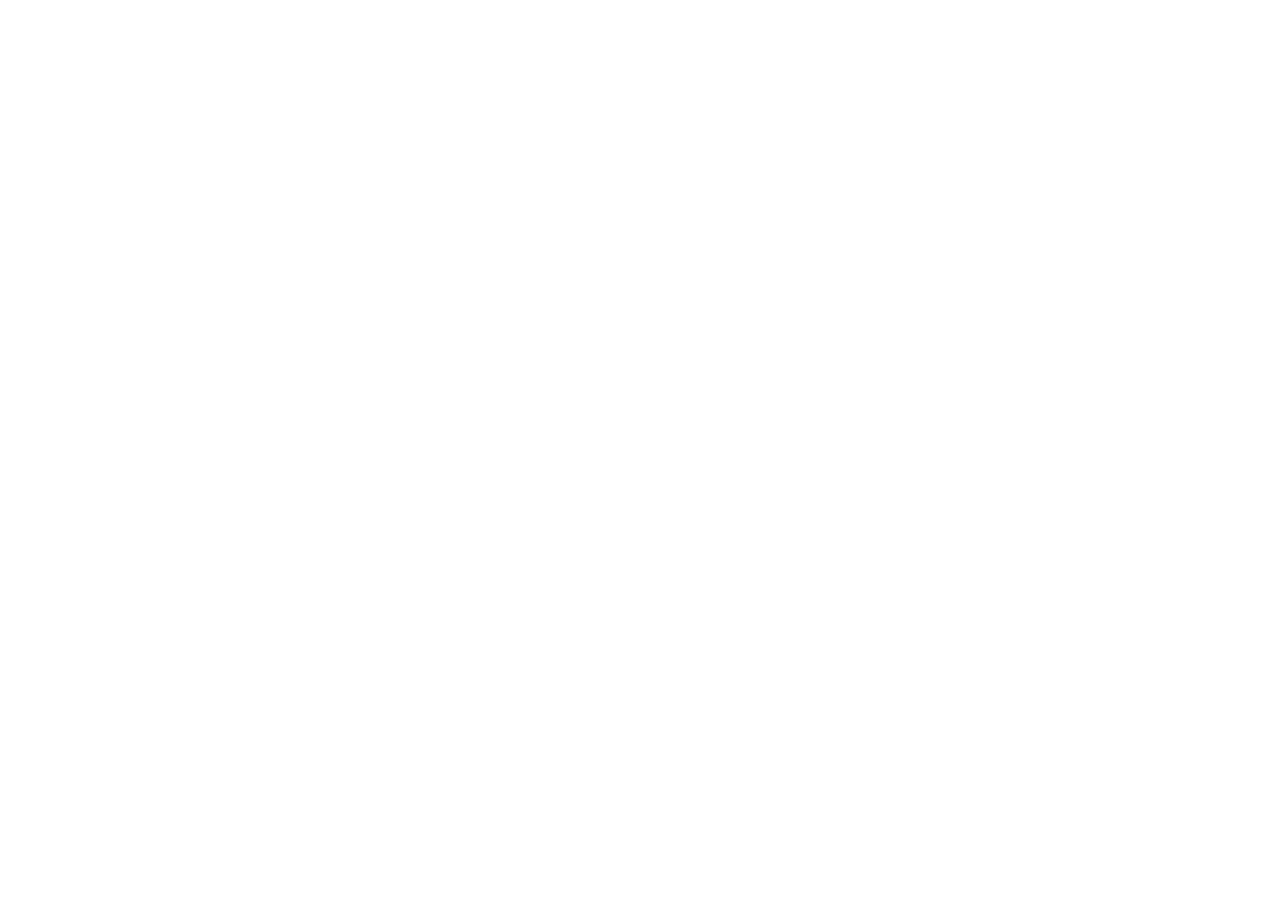
==== index.html @ 3767685b "dd" ====
<!DOCTYPE html>
<html>
  <head>
    <link rel="stylesheet" href="style.css"/>
    
    <script type="text/javascript" src="http://s3.amazonaws.com/codecademy-content/courses/hour-of-code/js/alphabet.js"></script>
  </head>
  <body>
    <canvas id="myCanvas"></canvas>
    <script type="text/javascript" src="jquery-1.10.2.min.js"></script>
    <script type="text/javascript" src="http://s3.amazonaws.com/codecademy-content/courses/hour-of-code/js/bubbles.js"></script>
    <script type="text/javascript" src="main.js"></script>
  </body>
</html>
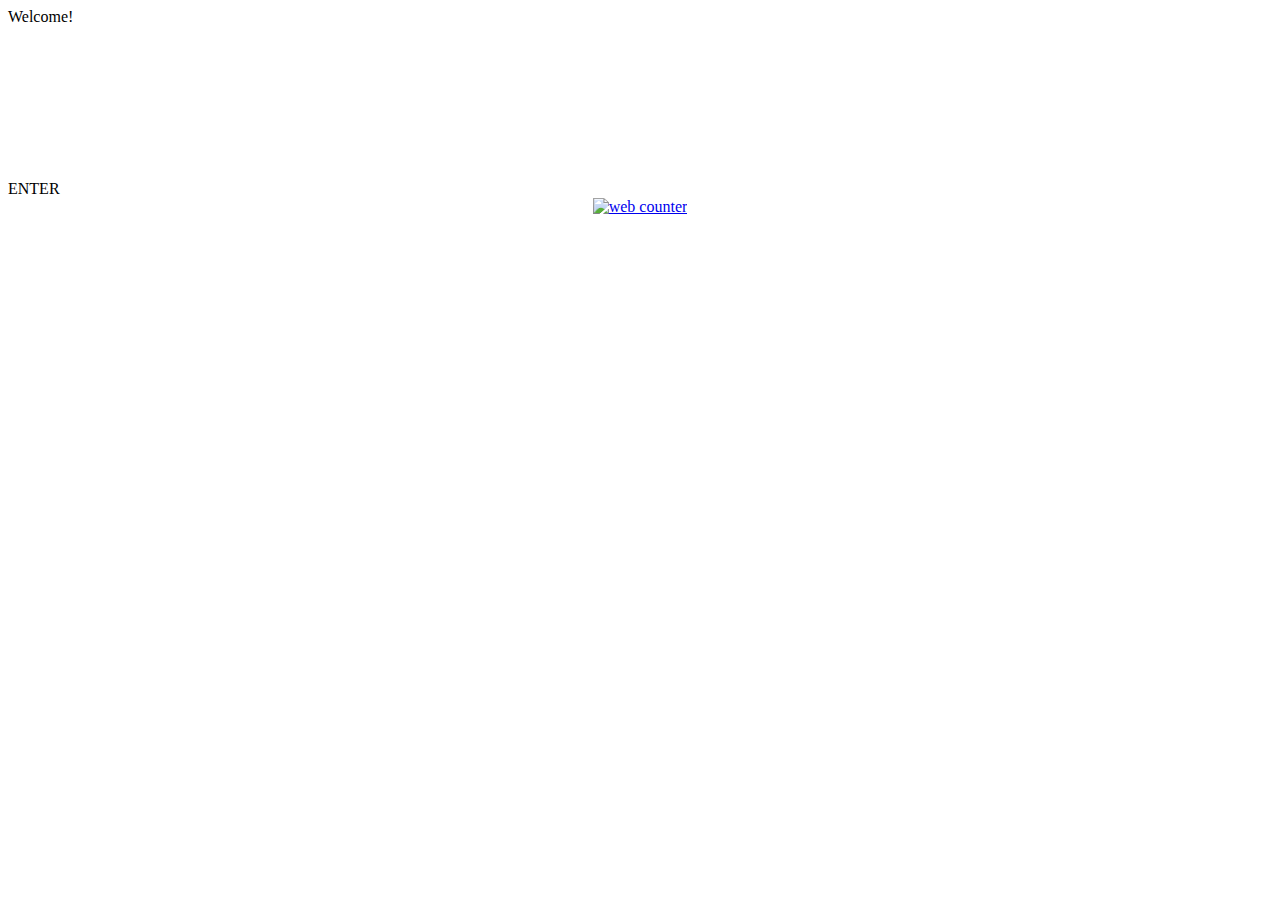
==== commit ed9fdc45: "update my the pub" ====
--- a/index.html
+++ b/index.html
@@ -1,14 +1,23 @@
 <!DOCTYPE html>
 <html>
   <head>
-    <link rel="stylesheet" href="style.css"/>
-    
+  <link href='http://fonts.googleapis.com/css?family=Open+Sans:700,600,400' rel='stylesheet' type='text/css'>
+  	<title>I am Ziqi Li - Welcome!</title>
+    <link rel="stylesheet" href="welcome.css"/>
     <script type="text/javascript" src="http://s3.amazonaws.com/codecademy-content/courses/hour-of-code/js/alphabet.js"></script>
+    <script type="text/javascript" src="jquery-1.11.2.js"></script>
   </head>
   <body>
-    <canvas id="myCanvas"></canvas>
-    <script type="text/javascript" src="jquery-1.10.2.min.js"></script>
-    <script type="text/javascript" src="http://s3.amazonaws.com/codecademy-content/courses/hour-of-code/js/bubbles.js"></script>
-    <script type="text/javascript" src="main.js"></script>
+	<div class="fb-like" data-href="http://home.gwu.edu/~liziqi1992/" data-layout="button_count" data-action="like" data-show-faces="true" data-share="false"></div>
+  	<div id='topWelcome'>Welcome!</div>
+	<canvas id="myCanvas"></canvas>
+	<script type="text/javascript" src="bubbles.js"></script>
+	<script type="text/javascript" src="main.js"></script>
+	<div class='enter' onclick="enterToHomePage()">ENTER</div>
+
+	<div align="center" left=200px>
+		<a href="http://www.simplehitcounter.com" target="_blank">
+		<img src="http://simplehitcounter.com/hit.php?uid=1868063&f=16777215&b=0" border="0" height="18" width="83" alt="web counter"></a>
+	</div>
   </body>
 </html>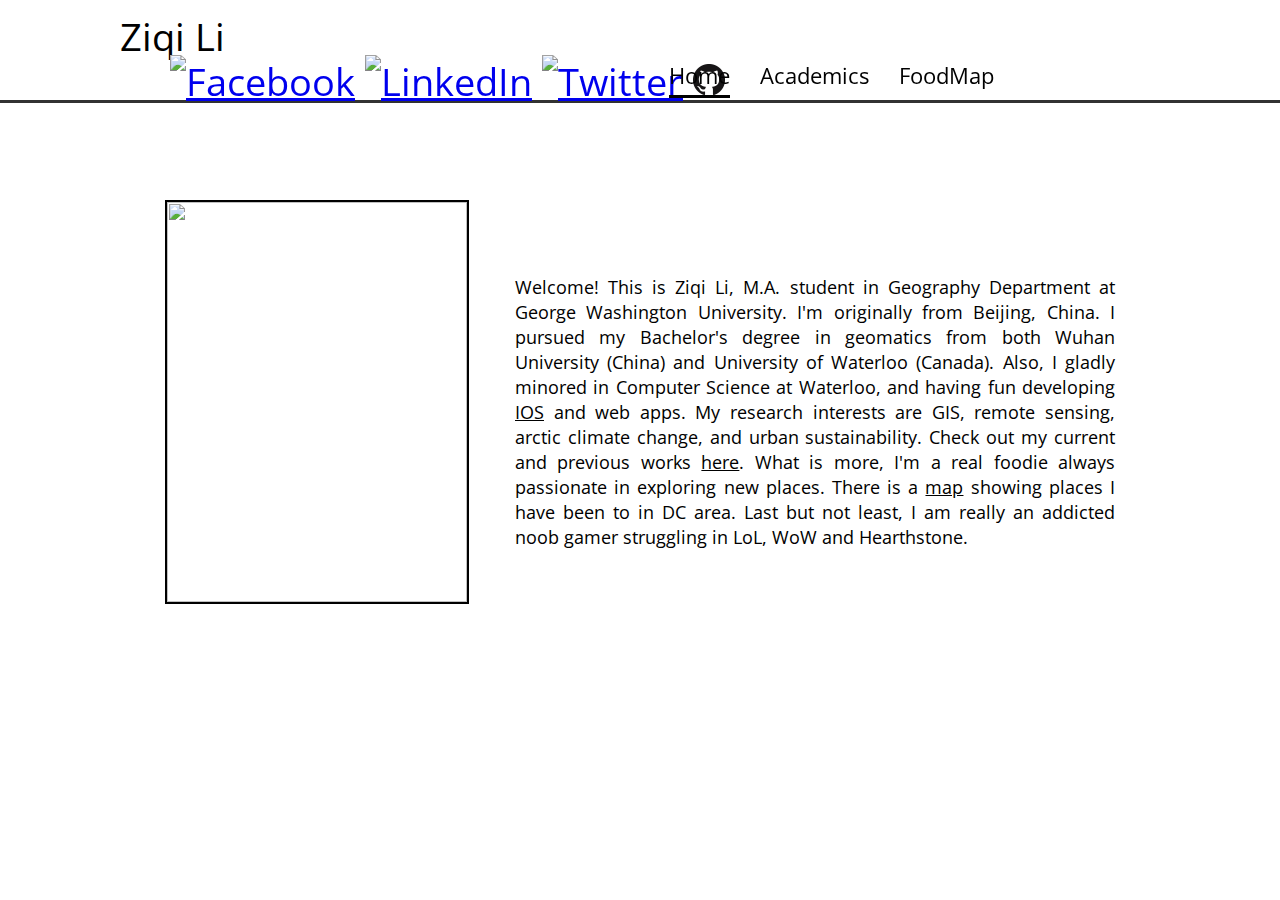
==== commit 85a6b976: "second version" ====
--- a/index.html
+++ b/index.html
@@ -1,23 +1,45 @@
 <!DOCTYPE html>
 <html>
   <head>
-  <link href='http://fonts.googleapis.com/css?family=Open+Sans:700,600,400' rel='stylesheet' type='text/css'>
-  	<title>I am Ziqi Li - Welcome!</title>
-    <link rel="stylesheet" href="welcome.css"/>
-    <script type="text/javascript" src="http://s3.amazonaws.com/codecademy-content/courses/hour-of-code/js/alphabet.js"></script>
-    <script type="text/javascript" src="jquery-1.11.2.js"></script>
-  </head>
+  	<title>Ziqi Li - Home</title>
+    <link rel="stylesheet" href="index.css"/>
+	<link href='http://fonts.googleapis.com/css?family=Open+Sans:700,600,400' rel='stylesheet' type='text/css'>
   <body>
-	<div class="fb-like" data-href="http://home.gwu.edu/~liziqi1992/" data-layout="button_count" data-action="like" data-show-faces="true" data-share="false"></div>
-  	<div id='topWelcome'>Welcome!</div>
-	<canvas id="myCanvas"></canvas>
-	<script type="text/javascript" src="bubbles.js"></script>
-	<script type="text/javascript" src="main.js"></script>
-	<div class='enter' onclick="enterToHomePage()">ENTER</div>
-
-	<div align="center" left=200px>
-		<a href="http://www.simplehitcounter.com" target="_blank">
-		<img src="http://simplehitcounter.com/hit.php?uid=1868063&f=16777215&b=0" border="0" height="18" width="83" alt="web counter"></a>
-	</div>
+  
+  	<div id='top'><a href="index.html" id='name-logo'>Ziqi Li</a>
+  		<div id='social-icons-container'>
+  			<a href="https://www.facebook.com/ziqi.li.9"><img class="social-icon" src="social-icons/facebook.png" alt="Facebook" /></a>
+  			<a href="https://www.linkedin.com/pub/ziqi-li/80/24b/6b4"><img class="social-icon" src="social-icons/linkedin.png" alt="LinkedIn" /></a>
+			<a href="https://twitter.com/Way_of_Ziqi"><img class="social-icon" src="social-icons/twitter.png" alt="Twitter" /></a>
+			<a href="https://github.com/c040120"><img class="social-icon" src="social-icons/github.png" alt="Github"></a>
+  		</div>
+  		<div id='menuHolder'>
+  			<div onclick="location.href = 'home.html';" class='menuItem'>Home
+  				<div id='botline'></div>
+  			</div>
+  			<div onclick="location.href = 'academics.html';" class='menuItem'>Academics</div>
+  			<div onclick="location.href = 'foodie.html';" class='menuItem'>FoodMap</div>
+  		</div>
+  	</div>
+  	<div id='main'>
+  		<div id='content'>
+  			<img src='myself.jpg' id='selfie'></img>
+  			<div id='text'>Welcome! This is Ziqi Li, M.A. student in Geography Department at George Washington University.
+  						   I'm originally from Beijing, China. I pursued my Bachelor's degree in geomatics from both Wuhan University (China) and University of Waterloo (Canada). 
+  						   Also, I gladly minored in Computer Science at Waterloo, and having fun developing <a id='here' href="fun.html">IOS</a> and web apps.
+  						   My research interests are GIS, remote sensing, arctic climate change, and urban sustainability. 
+  						   Check out my current and previous works <a id='here' href="academics.html">here</a>.
+  						   What is more, I'm a real foodie always passionate in exploring new places. 
+  						   There is a <a id='here' href="foodie.html">map</a> showing places I have been to in DC area.
+  						   Last but not least, I am really an addicted noob gamer struggling in LoL, WoW and Hearthstone. </div>
+  		</div>
+  	</div>
+  	
+  	<div id='copyright'>
+  		ziqili2015&copy;
+  	
+  	</div>
+  	
+  	<div id='bot'></div>
   </body>
 </html>--- a/index.css
+++ b/index.css
@@ -0,0 +1,132 @@
+html, body{
+    height: 100%;
+    margin: 0px;
+    padding: 0px;
+    width: 100%;
+}
+#top{
+	position: fixed;
+	font-family: 'Open Sans', sans-serif;
+	text-align: left;
+	height: 100px;
+	width: 100%;
+    font-size:38px;
+	color:black;
+	background-color:#FFFFFF;
+	border-bottom: solid #323232;
+	z-index:1;
+}
+#name-logo{
+	text-decoration: none; 
+	color:black;
+	margin-left:120px;
+	margin-top:10px;
+	position: fixed;
+	color:black;
+}
+#social-icons-container{
+	position: fixed;
+	margin-left:170px;
+	top:55px;
+	width:20;
+	height:20;
+	
+}
+.social-icon{
+	width:32px;
+	height:32px;
+}
+#menuHolder{
+	top:40px;
+	right: 20%;
+	height: 60px;
+	width: auto;
+	position: absolute;
+	color:black;
+}
+.menuItem{
+	margin-top: 25px;
+	height: auto;
+	width: auto;
+	position: relative;
+	color:black;
+	font-size:22px;
+	float: left;
+	margin-right: 30px;
+	line-height:20px;
+}
+.menuItem:hover{
+	color:red;
+	cursor:pointer;
+}
+#botline{
+	margin-top: 10px;
+	height: 3px;
+	width: auto;
+	background-color:black;
+}
+#main{
+	z-index:0;
+	margin-bottom:0px;
+	font-family: 'Open Sans', sans-serif;
+	height:100%;
+	width: 100%;
+	position: absolute;
+	color:black;
+	font-size:50px;
+	background-color:#FFFFFF;
+	text-align: center;
+}
+#content{
+	position: relative;
+	top: 200px;
+	height:400px;
+	width: 1150px;
+	font-size:50px;
+	text-align: center;
+	margin:0 auto;
+}
+
+#selfie{
+	border-style: solid;
+	border-width: 2px;
+	border-color:black;
+	height:400px;
+	width: 300px;
+	left:100px;
+	position: relative;
+	float:left;
+}
+#copyright{
+	position: relative;
+	align: center;
+}
+
+#text{
+	font-family: 'Open Sans', sans-serif;
+	height:400px;
+	width: 600px;
+	right:100px;
+	top: 75px;
+	line-height:25px;
+	position: relative;
+	float:right;
+	font-size:18px;
+	color:black;
+	word-wrap: break-word;
+	text-align: justify;
+}
+#here{
+	text-decoration: underline; 
+	color:black;
+}
+#here:hover{
+	color:black;
+}
+
+
+
+
+
+
+
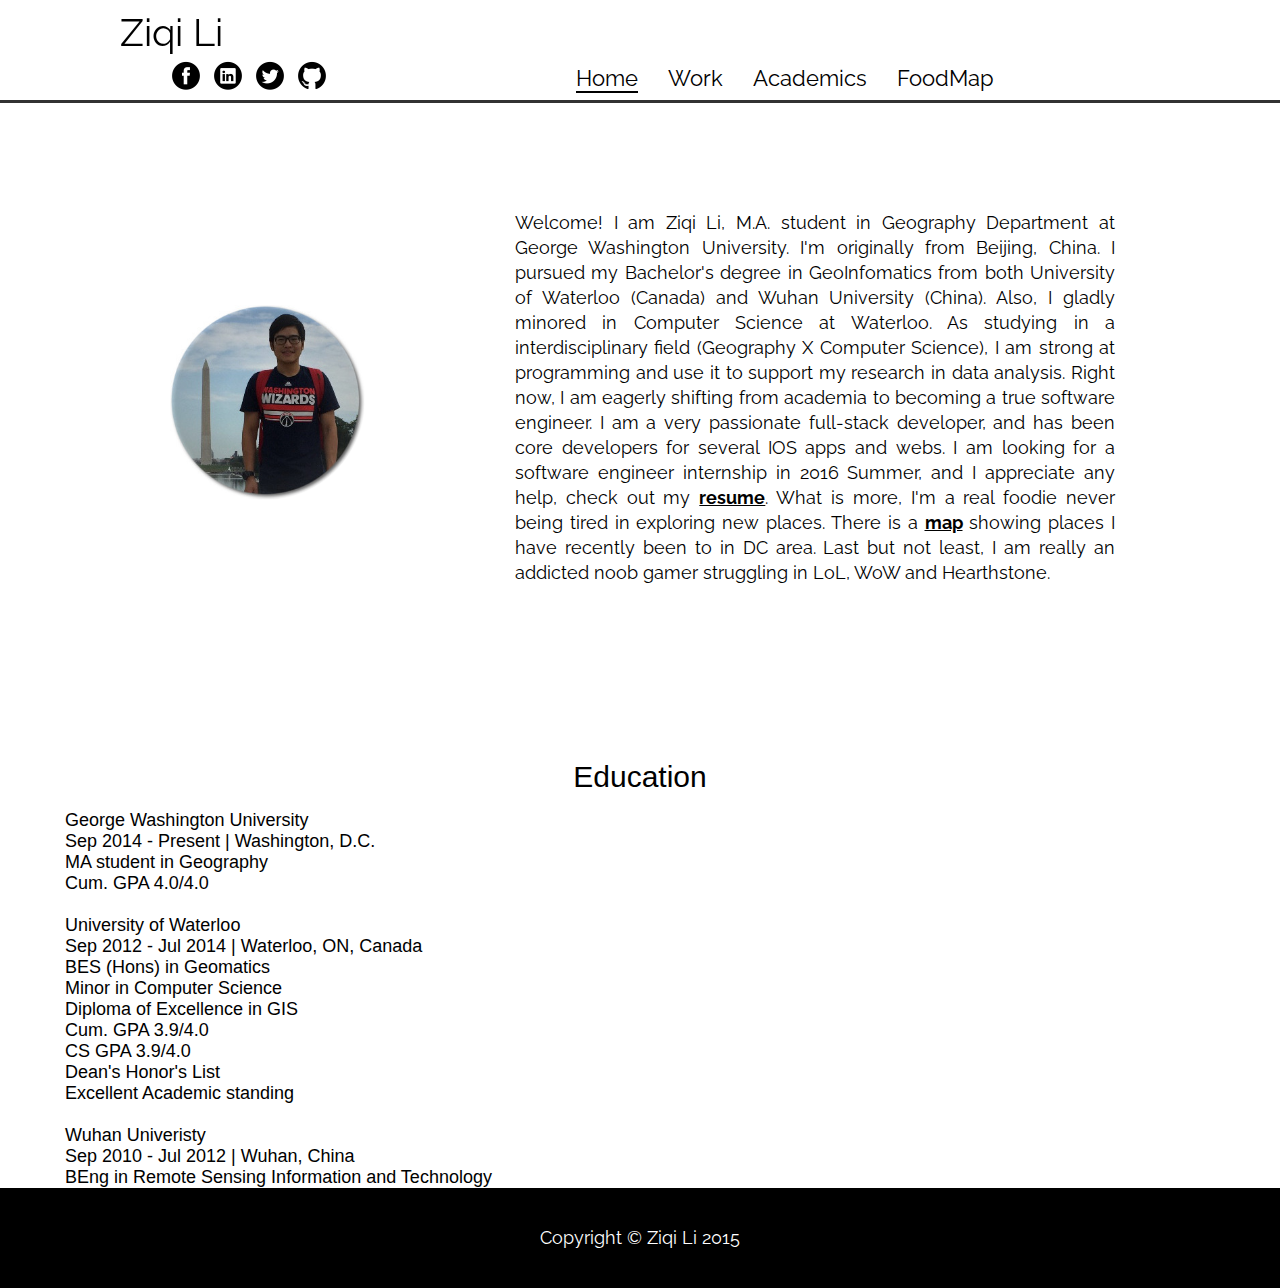
==== commit bed6eade: "change to one page" ====
--- a/index.html
+++ b/index.html
@@ -3,43 +3,75 @@
   <head>
   	<title>Ziqi Li - Home</title>
     <link rel="stylesheet" href="index.css"/>
-	<link href='http://fonts.googleapis.com/css?family=Open+Sans:700,600,400' rel='stylesheet' type='text/css'>
+	<link href='https://fonts.googleapis.com/css?family=Raleway:400,100' rel='stylesheet' type='text/css'>
+	<link href='https://fonts.googleapis.com/css?family=Lato:400,700' rel='stylesheet' type='text/css'>
   <body>
-  
   	<div id='top'><a href="index.html" id='name-logo'>Ziqi Li</a>
   		<div id='social-icons-container'>
-  			<a href="https://www.facebook.com/ziqi.li.9"><img class="social-icon" src="social-icons/facebook.png" alt="Facebook" /></a>
-  			<a href="https://www.linkedin.com/pub/ziqi-li/80/24b/6b4"><img class="social-icon" src="social-icons/linkedin.png" alt="LinkedIn" /></a>
-			<a href="https://twitter.com/Way_of_Ziqi"><img class="social-icon" src="social-icons/twitter.png" alt="Twitter" /></a>
+  			<a href="https://www.facebook.com/ziqi.li.9"><img class="social-icon" src="social-icons/facebook_bl.png" alt="Facebook" /></a>
+  			<a href="https://www.linkedin.com/pub/ziqi-li/80/24b/6b4"><img class="social-icon" src="social-icons/linkedin_bl.png" alt="LinkedIn" /></a>
+			<a href="https://twitter.com/Way_of_Ziqi"><img class="social-icon" src="social-icons/twitter_bl.png" alt="Twitter" /></a>
 			<a href="https://github.com/c040120"><img class="social-icon" src="social-icons/github.png" alt="Github"></a>
   		</div>
   		<div id='menuHolder'>
   			<div onclick="location.href = 'home.html';" class='menuItem'>Home
   				<div id='botline'></div>
   			</div>
+  			<div onclick="location.href = 'academics.html';" class='menuItem'>Work</div>
   			<div onclick="location.href = 'academics.html';" class='menuItem'>Academics</div>
   			<div onclick="location.href = 'foodie.html';" class='menuItem'>FoodMap</div>
   		</div>
   	</div>
   	<div id='main'>
   		<div id='content'>
-  			<img src='myself.jpg' id='selfie'></img>
-  			<div id='text'>Welcome! This is Ziqi Li, M.A. student in Geography Department at George Washington University.
-  						   I'm originally from Beijing, China. I pursued my Bachelor's degree in geomatics from both Wuhan University (China) and University of Waterloo (Canada). 
-  						   Also, I gladly minored in Computer Science at Waterloo, and having fun developing <a id='here' href="fun.html">IOS</a> and web apps.
-  						   My research interests are GIS, remote sensing, arctic climate change, and urban sustainability. 
-  						   Check out my current and previous works <a id='here' href="academics.html">here</a>.
-  						   What is more, I'm a real foodie always passionate in exploring new places. 
-  						   There is a <a id='here' href="foodie.html">map</a> showing places I have been to in DC area.
+  			<img src='selfie_circle.jpg' id='selfie'></img>
+  			<div id='text'>Welcome! I am Ziqi Li, M.A. student in Geography Department at George Washington University.
+  						   I'm originally from Beijing, China. I pursued my Bachelor's degree in GeoInfomatics from both University of Waterloo (Canada) and Wuhan University (China). 
+  						   Also, I gladly minored in Computer Science at Waterloo. As studying in a interdisciplinary field (Geography X Computer Science), 
+  						   I am strong at programming and use it to support my research in data analysis. 
+  						   Right now, I am eagerly shifting from academia to becoming a true software engineer.
+  						   I am a very passionate full-stack developer, and has been core developers for several IOS apps and webs.
+  						   I am looking for a software engineer internship in 2016 Summer, and I appreciate any help, check out my <a id='here' href="ziqi_resume.pdf">resume</a>.
+  						   What is more, I'm a real foodie never being tired in exploring new places. 
+  						   There is a <a id='here' href="foodie.html">map</a> showing places I have recently been to in DC area.
   						   Last but not least, I am really an addicted noob gamer struggling in LoL, WoW and Hearthstone. </div>
   		</div>
+  		<div id='content'>
+  			<div id='container'>
+  			<!-- EDUCATION -->
+  			<a name='Education'></a>
+  			<div class='category-container'>
+  				<div class='category'>Education</div>
+  			</div>
+  			<div class='award'>
+  				<!-- GWU -->
+  				<div class='edu-school'>George Washington University</div>
+  				<div class='edu-degree'>Sep 2014 - Present | Washington, D.C.</div>
+				<div class='edu-degree'>MA student in Geography</br></div>
+				<div class='edu-details'>Cum. GPA 4.0/4.0</br></div>
+				<div class='edu-details'></br></div>
+				<!-- UWaterloo -->
+				<div class='edu-school'>University of Waterloo</div>
+  				<div class='edu-degree'>Sep 2012 - Jul 2014 | Waterloo, ON, Canada</div>
+				<div class='edu-degree'>BES (Hons) in Geomatics</br></div>
+				<div class='edu-degree'>Minor in Computer Science</br></div>
+				<div class='edu-degree'>Diploma of Excellence in GIS</br></div>
+				<div class='edu-details'>Cum. GPA 3.9/4.0</br></div>
+				<div class='edu-details'>CS GPA 3.9/4.0</br></div>
+				<div class='edu-details'>Dean's Honor's List</br></div>
+				<div class='edu-details'>Excellent Academic standing</br></div>
+				<div class='edu-details'></br></div>
+				<!-- WHU -->
+				<div class='edu-school'>Wuhan Univeristy</div>
+  				<div class='edu-degree'>Sep 2010 - Jul 2012 | Wuhan, China</div>
+				<div class='edu-degree'>BEng in Remote Sensing Information and Technology</div>
+				<div class='edu-details'></br></div>
+			</div>
+			</div>
+  		</div>
+  	<div id='copyright'>Copyright &copy; Ziqi Li 2015</div>
   	</div>
   	
-  	<div id='copyright'>
-  		ziqili2015&copy;
   	
-  	</div>
-  	
-  	<div id='bot'></div>
   </body>
 </html>--- a/index.css
+++ b/index.css
@@ -6,7 +6,7 @@
 }
 #top{
 	position: fixed;
-	font-family: 'Open Sans', sans-serif;
+	font-family: 'Raleway', sans-serif;
 	text-align: left;
 	height: 100px;
 	width: 100%;
@@ -23,6 +23,7 @@
 	margin-top:10px;
 	position: fixed;
 	color:black;
+	font-family: 'Raleway', sans-serif;
 }
 #social-icons-container{
 	position: fixed;
@@ -36,6 +37,7 @@
 	width:32px;
 	height:32px;
 }
+
 #menuHolder{
 	top:40px;
 	right: 20%;
@@ -46,22 +48,23 @@
 }
 .menuItem{
 	margin-top: 25px;
-	height: auto;
+	height: 30px;
 	width: auto;
 	position: relative;
 	color:black;
 	font-size:22px;
 	float: left;
 	margin-right: 30px;
-	line-height:20px;
 }
 .menuItem:hover{
-	color:red;
-	cursor:pointer;
+	background-color:black;
+	color:white;
+	-o-transition: background .3s linear;
+	-moz-transition: background .3s linear;
+    -webkit-transition: background .3s linear;
 }
 #botline{
-	margin-top: 10px;
-	height: 3px;
+	height: 2px;
 	width: auto;
 	background-color:black;
 }
@@ -80,7 +83,7 @@
 #content{
 	position: relative;
 	top: 200px;
-	height:400px;
+	height:500px;
 	width: 1150px;
 	font-size:50px;
 	text-align: center;
@@ -89,25 +92,35 @@
 
 #selfie{
 	border-style: solid;
-	border-width: 2px;
+	border-width: 0px;
 	border-color:black;
-	height:400px;
-	width: 300px;
+	height:200px;
+	width: 200px;
 	left:100px;
+	top:100px;
 	position: relative;
 	float:left;
+	border-radius: 50%;
 }
 #copyright{
 	position: relative;
-	align: center;
+	text-align: center;
+	margin-top:10%;
+	width: 100%;
+	height:100px;
+	font-size:18px;
+	font-family: 'Raleway', sans-serif;
+	background-color:black;
+	line-height: 100px;
+	color: white;
 }
 
 #text{
-	font-family: 'Open Sans', sans-serif;
+	font-family: 'Raleway', sans-serif;
 	height:400px;
 	width: 600px;
 	right:100px;
-	top: 75px;
+	top: 10px;
 	line-height:25px;
 	position: relative;
 	float:right;
@@ -119,14 +132,57 @@
 #here{
 	text-decoration: underline; 
 	color:black;
+	font-weight: bold;
 }
 #here:hover{
+	color = white;
+	background-color:black;
+	color:white;
+	-o-transition: background .3s linear;
+	-moz-transition: background .3s linear;
+    -webkit-transition: background .3s linear;
+}
+.float-item{
+	height:30px;
+	margin-top:2px;
+	line-height:30px;
+	text-decoration:none;
 	color:black;
+}
+.category-container{
+	margin-top:60px;
+	height:30px;
+	width: 100%;
+	position: relative;
+	margin-bottom:20px;
+}
+.category{
+	height:auto;
+	border-bottom:2px solid white;
+	font-size:30px;
+	position: relative;
+	margin: 0 auto;
+	align:left;
+	
+}
+.edu-school{
+	list-style-type: none;
+	text-align: left;
+	font-size:18px;
+}
+.edu-degree{
+	position:relative;
+	list-style-type: none;
+	text-align: left;
+	font-size:18px;
+}
+.edu-details{
+	list-style-type: none;
+	text-align: left;
+	font-size:18px;
 }
 
 
 
 
 
-
-
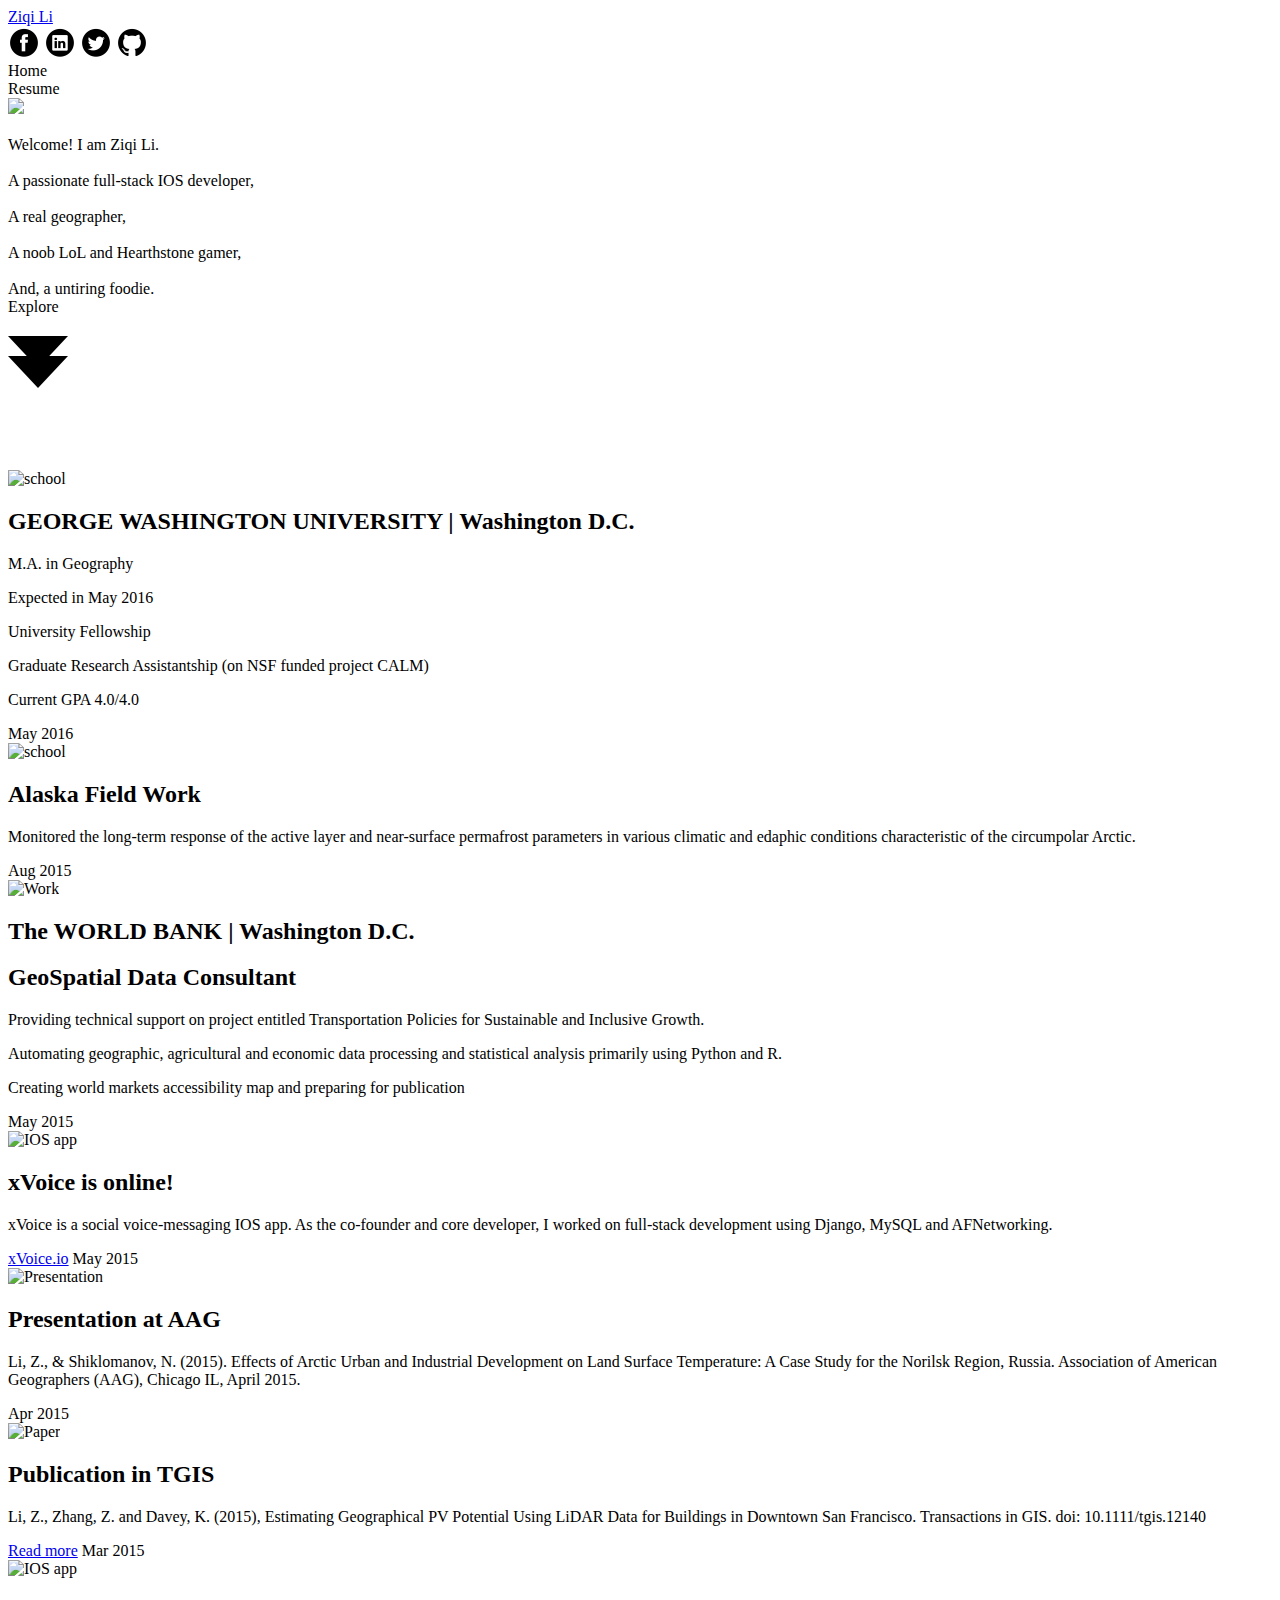
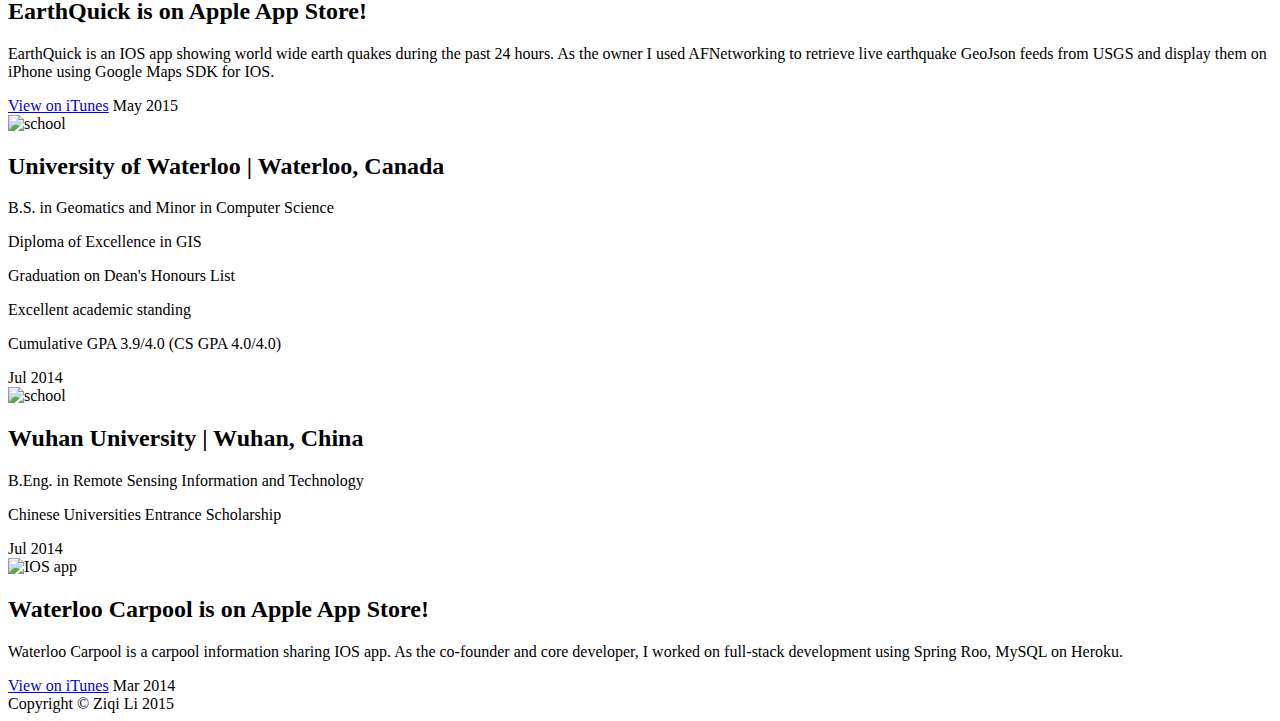
==== commit 3c3c05a2: "version without auto layout" ====
--- a/index.html
+++ b/index.html
@@ -1,12 +1,16 @@
 <!DOCTYPE html>
 <html>
   <head>
-  	<title>Ziqi Li - Home</title>
-    <link rel="stylesheet" href="index.css"/>
+  	<title>Ziqi Li | Home</title>
+	<script src="js/modernizr.js"></script>
+    <link rel="stylesheet" href="css/index.css"/>
+    <link rel="stylesheet" href="css/reset.css"> <!-- CSS reset -->
+	<link rel="stylesheet" href="css/style.css"> <!-- Resource style -->
 	<link href='https://fonts.googleapis.com/css?family=Raleway:400,100' rel='stylesheet' type='text/css'>
 	<link href='https://fonts.googleapis.com/css?family=Lato:400,700' rel='stylesheet' type='text/css'>
-  <body>
-  	<div id='top'><a href="index.html" id='name-logo'>Ziqi Li</a>
+<!-- hijacking: on/off - animation: none/scaleDown/rotate/gallery/catch/opacity/fixed/parallax -->
+<body>
+	<div id='top'><a href="index.html" id='name-logo'>Ziqi Li</a>
   		<div id='social-icons-container'>
   			<a href="https://www.facebook.com/ziqi.li.9"><img class="social-icon" src="social-icons/facebook_bl.png" alt="Facebook" /></a>
   			<a href="https://www.linkedin.com/pub/ziqi-li/80/24b/6b4"><img class="social-icon" src="social-icons/linkedin_bl.png" alt="LinkedIn" /></a>
@@ -14,64 +18,180 @@
 			<a href="https://github.com/c040120"><img class="social-icon" src="social-icons/github.png" alt="Github"></a>
   		</div>
   		<div id='menuHolder'>
-  			<div onclick="location.href = 'home.html';" class='menuItem'>Home
+  			<div onclick="location.href = 'index.html';" class='menuItem'>Home
   				<div id='botline'></div>
   			</div>
-  			<div onclick="location.href = 'academics.html';" class='menuItem'>Work</div>
-  			<div onclick="location.href = 'academics.html';" class='menuItem'>Academics</div>
-  			<div onclick="location.href = 'foodie.html';" class='menuItem'>FoodMap</div>
+  			<div onclick="location.href = 'ziqi_resume.pdf';" class='menuItem'>Resume</div>
+  			<!--<div onclick="location.href = 'academics.html';" class='menuItem'>Academics</div>-->
+  			<!--<div onclick="location.href = 'foodie.html';" class='menuItem'>FoodMap</div>-->
   		</div>
   	</div>
-  	<div id='main'>
-  		<div id='content'>
-  			<img src='selfie_circle.jpg' id='selfie'></img>
-  			<div id='text'>Welcome! I am Ziqi Li, M.A. student in Geography Department at George Washington University.
-  						   I'm originally from Beijing, China. I pursued my Bachelor's degree in GeoInfomatics from both University of Waterloo (Canada) and Wuhan University (China). 
-  						   Also, I gladly minored in Computer Science at Waterloo. As studying in a interdisciplinary field (Geography X Computer Science), 
-  						   I am strong at programming and use it to support my research in data analysis. 
-  						   Right now, I am eagerly shifting from academia to becoming a true software engineer.
-  						   I am a very passionate full-stack developer, and has been core developers for several IOS apps and webs.
-  						   I am looking for a software engineer internship in 2016 Summer, and I appreciate any help, check out my <a id='here' href="ziqi_resume.pdf">resume</a>.
-  						   What is more, I'm a real foodie never being tired in exploring new places. 
-  						   There is a <a id='here' href="foodie.html">map</a> showing places I have recently been to in DC area.
-  						   Last but not least, I am really an addicted noob gamer struggling in LoL, WoW and Hearthstone. </div>
-  		</div>
-  		<div id='content'>
-  			<div id='container'>
-  			<!-- EDUCATION -->
-  			<a name='Education'></a>
-  			<div class='category-container'>
-  				<div class='category'>Education</div>
-  			</div>
-  			<div class='award'>
-  				<!-- GWU -->
-  				<div class='edu-school'>George Washington University</div>
-  				<div class='edu-degree'>Sep 2014 - Present | Washington, D.C.</div>
-				<div class='edu-degree'>MA student in Geography</br></div>
-				<div class='edu-details'>Cum. GPA 4.0/4.0</br></div>
-				<div class='edu-details'></br></div>
-				<!-- UWaterloo -->
-				<div class='edu-school'>University of Waterloo</div>
-  				<div class='edu-degree'>Sep 2012 - Jul 2014 | Waterloo, ON, Canada</div>
-				<div class='edu-degree'>BES (Hons) in Geomatics</br></div>
-				<div class='edu-degree'>Minor in Computer Science</br></div>
-				<div class='edu-degree'>Diploma of Excellence in GIS</br></div>
-				<div class='edu-details'>Cum. GPA 3.9/4.0</br></div>
-				<div class='edu-details'>CS GPA 3.9/4.0</br></div>
-				<div class='edu-details'>Dean's Honor's List</br></div>
-				<div class='edu-details'>Excellent Academic standing</br></div>
-				<div class='edu-details'></br></div>
-				<!-- WHU -->
-				<div class='edu-school'>Wuhan Univeristy</div>
-  				<div class='edu-degree'>Sep 2010 - Jul 2012 | Wuhan, China</div>
-				<div class='edu-degree'>BEng in Remote Sensing Information and Technology</div>
-				<div class='edu-details'></br></div>
-			</div>
-			</div>
-  		</div>
-  	<div id='copyright'>Copyright &copy; Ziqi Li 2015</div>
+	<div id='content'>
+  			<img src='img/selfie_circle.png' id='selfie'></img>
+  			<div id='text'><br>Welcome! I am Ziqi Li.</br>
+  			<br>A passionate full-stack IOS developer, </br>
+  			<br>A real geographer,</br>
+  			<br>A noob LoL and Hearthstone gamer,</br>
+  			<br>And, a untiring foodie.</br></div>
+  			
+  			
   	</div>
-  	
-  	
-  </body>
+  	<div id='explore'>Explore</div>
+  	<a href="#fake"> <svg class="arrows">
+				<path class="a1" d="M0 20 L30 52 L60 20"></path>
+				<path class="a2" d="M0 40 L30 72 L60 40"></path>
+	</svg></a>
+	<div id='fake'></div>
+	<section id="cd-timeline" class="cd-container">
+		<div class="cd-timeline-block">
+			<div class="cd-timeline-img cd-school">
+				<img src="img/school.png" alt="school">
+			</div> <!-- cd-timeline-img -->
+
+			<div class="cd-timeline-content">
+				<h2>GEORGE WASHINGTON UNIVERSITY | Washington D.C.</h2>
+				<p>M.A. in Geography</p>
+				<p>Expected in May 2016 </p>
+				<p>University Fellowship</p>
+				<p>Graduate Research Assistantship (on NSF funded project CALM)</p>
+				<p>Current GPA 4.0/4.0</p>
+				<!--<a href="#0" class="cd-read-more">Read more</a>--!>
+				<span class="cd-date">May 2016</span>
+			</div> <!-- cd-timeline-content -->
+		</div> <!-- cd-timeline-block -->
+		
+		<div class="cd-timeline-block">
+			<div class="cd-timeline-img cd-travel">
+				<img src="img/travel.png" alt="school">
+			</div> <!-- cd-timeline-img -->
+			<div class="cd-timeline-content">
+				<h2>Alaska Field Work</h2>
+				<p>Monitored the long-term response of the active layer and near-surface permafrost parameters in various climatic and edaphic conditions characteristic of the circumpolar Arctic. </p>
+				<span class="cd-date">Aug 2015</span>
+			</div> <!-- cd-timeline-content -->
+		</div> <!-- cd-timeline-block -->
+		
+		<div class="cd-timeline-block">
+			<div class="cd-timeline-img cd-work">
+				<img src="img/work.png" alt="Work">
+			</div> <!-- cd-timeline-img -->
+			<div class="cd-timeline-content">
+				<h2>The WORLD BANK | Washington D.C.</h2>
+				<h2>GeoSpatial Data Consultant</h2>
+				<p>Providing technical support on project entitled Transportation Policies for Sustainable and Inclusive Growth.</p>
+				<p>Automating geographic, agricultural and economic data processing and statistical analysis primarily using Python and R.</p>
+				<p>Creating world markets accessibility map and preparing for publication</p>
+				<span class="cd-date">May 2015</span>
+			</div> <!-- cd-timeline-content -->
+		</div> <!-- cd-timeline-block -->
+
+		<div class="cd-timeline-block">
+			<div class="cd-timeline-img cd-apps">
+				<img src="img/xoxo.png" alt="IOS app">
+			</div> <!-- cd-timeline-img -->
+
+			<div class="cd-timeline-content">
+				<h2>xVoice is online!</h2>
+				<p></p>
+				<p>xVoice is a social voice-messaging IOS app. As the co-founder and core developer, I worked on full-stack development using Django, MySQL and AFNetworking.</p>
+				<a href="http://www.xvoice.io" class="cd-read-more">xVoice.io</a>
+				<span class="cd-date">May 2015</span>
+			</div> <!-- cd-timeline-content -->
+		</div> <!-- cd-timeline-block -->
+
+		<div class="cd-timeline-block">
+			<div class="cd-timeline-img cd-academic">
+				<img src="img/ppt.png" alt="Presentation">
+			</div> <!-- cd-timeline-img -->
+
+			<div class="cd-timeline-content">
+				<h2>Presentation at AAG</h2>
+				<p>Li, Z., & Shiklomanov, N. (2015). Effects of Arctic Urban and Industrial Development on Land Surface Temperature: A Case Study for the Norilsk Region, Russia. Association of American Geographers (AAG), Chicago IL, April 2015.</p>
+				<span class="cd-date">Apr 2015</span>
+			</div> <!-- cd-timeline-content -->
+		</div> <!-- cd-timeline-block -->
+		
+		
+		
+		<div class="cd-timeline-block">
+			<div class="cd-timeline-img cd-academic">
+				<img src="img/paper.png" alt="Paper">
+			</div> <!-- cd-timeline-img -->
+
+			<div class="cd-timeline-content">
+				<h2>Publication in TGIS</h2>
+				<p>Li, Z., Zhang, Z. and Davey, K. (2015), Estimating Geographical PV Potential Using LiDAR Data for Buildings in Downtown San Francisco. Transactions in GIS. doi: 10.1111/tgis.12140</p>
+				<a href="http://onlinelibrary.wiley.com/doi/10.1111/tgis.12140/abstract" class="cd-read-more">Read more</a>
+				<span class="cd-date">Mar 2015</span>
+			</div> <!-- cd-timeline-content -->
+		</div> <!-- cd-timeline-block -->
+
+		<div class="cd-timeline-block">
+			<div class="cd-timeline-img cd-apps">
+				<img src="img/earthquick.jpg" alt="IOS app">
+			</div> <!-- cd-timeline-img -->
+
+			<div class="cd-timeline-content">
+				<h2>EarthQuick is on Apple App Store!</h2>
+				<p>EarthQuick is an IOS app showing world wide earth quakes during the past 24 hours. As the owner I used AFNetworking to retrieve live earthquake GeoJson feeds from USGS and display them on iPhone using Google Maps SDK for IOS.</p>
+				<a href="https://itunes.apple.com/us/app/earthquick/id939773383?mt=8" class="cd-read-more">View on iTunes</a>
+				<span class="cd-date">May 2015</span>
+			</div> <!-- cd-timeline-content -->
+		</div> <!-- cd-timeline-block -->
+
+
+		<div class="cd-timeline-block">
+			<div class="cd-timeline-img cd-school">
+				<img src="img/school.png" alt="school">
+			</div> <!-- cd-timeline-img -->
+			<div class="cd-timeline-content">
+				<h2>University of Waterloo | Waterloo, Canada</h2>
+				<p>B.S. in Geomatics and Minor in Computer Science</p>
+				<p>Diploma of Excellence in GIS</p>
+				<p>Graduation on Dean's Honours List</p>
+				<p>Excellent academic standing</p>
+				<p>Cumulative GPA 3.9/4.0 (CS GPA 4.0/4.0)</p>
+				<span class="cd-date">Jul 2014</span>
+			</div> <!-- cd-timeline-content -->
+		</div>
+		
+		<div class="cd-timeline-block">
+			<div class="cd-timeline-img cd-school">
+				<img src="img/school.png" alt="school">
+			</div> <!-- cd-timeline-img -->
+
+			<div class="cd-timeline-content">
+				<h2>Wuhan University | Wuhan, China</h2>
+				<p>B.Eng. in Remote Sensing Information and Technology</p>
+				<p>Chinese Universities Entrance Scholarship</p>
+				<span class="cd-date">Jul 2014</span>
+			</div> <!-- cd-timeline-content -->
+		</div>
+		
+		
+		
+		<div class="cd-timeline-block">
+			<div class="cd-timeline-img cd-apps">
+				<img src="img/carpool.png" alt="IOS app">
+			</div> <!-- cd-timeline-img -->
+			<div class="cd-timeline-content">
+				<h2>Waterloo Carpool is on Apple App Store!</h2>
+				<p></p>
+				<p>Waterloo Carpool is a carpool information sharing IOS app. As the co-founder and core developer, I worked on full-stack development using Spring Roo, MySQL on Heroku.</p>
+				<a href="https://itunes.apple.com/us/app/waterloo-carpool/id843919283" class="cd-read-more">View on iTunes</a>
+				<span class="cd-date">Mar 2014</span>
+			</div> <!-- cd-timeline-content -->
+		</div> <!-- cd-timeline-block -->
+		
+	</section> <!-- cd-timeline -->
+
+	<div id='copyright'>Copyright &copy; Ziqi Li 2015</div>
+
+
+	<script src="js/jquery-2.1.4.js"></script>
+	<script src="js/velocity.min.js"></script>
+	<script src="js/velocity.ui.min.js"></script>
+	<script src="js/main.js"></script>
+	<script src="http://ajax.googleapis.com/ajax/libs/jquery/1.11.0/jquery.min.js"></script>
+</body>
 </html>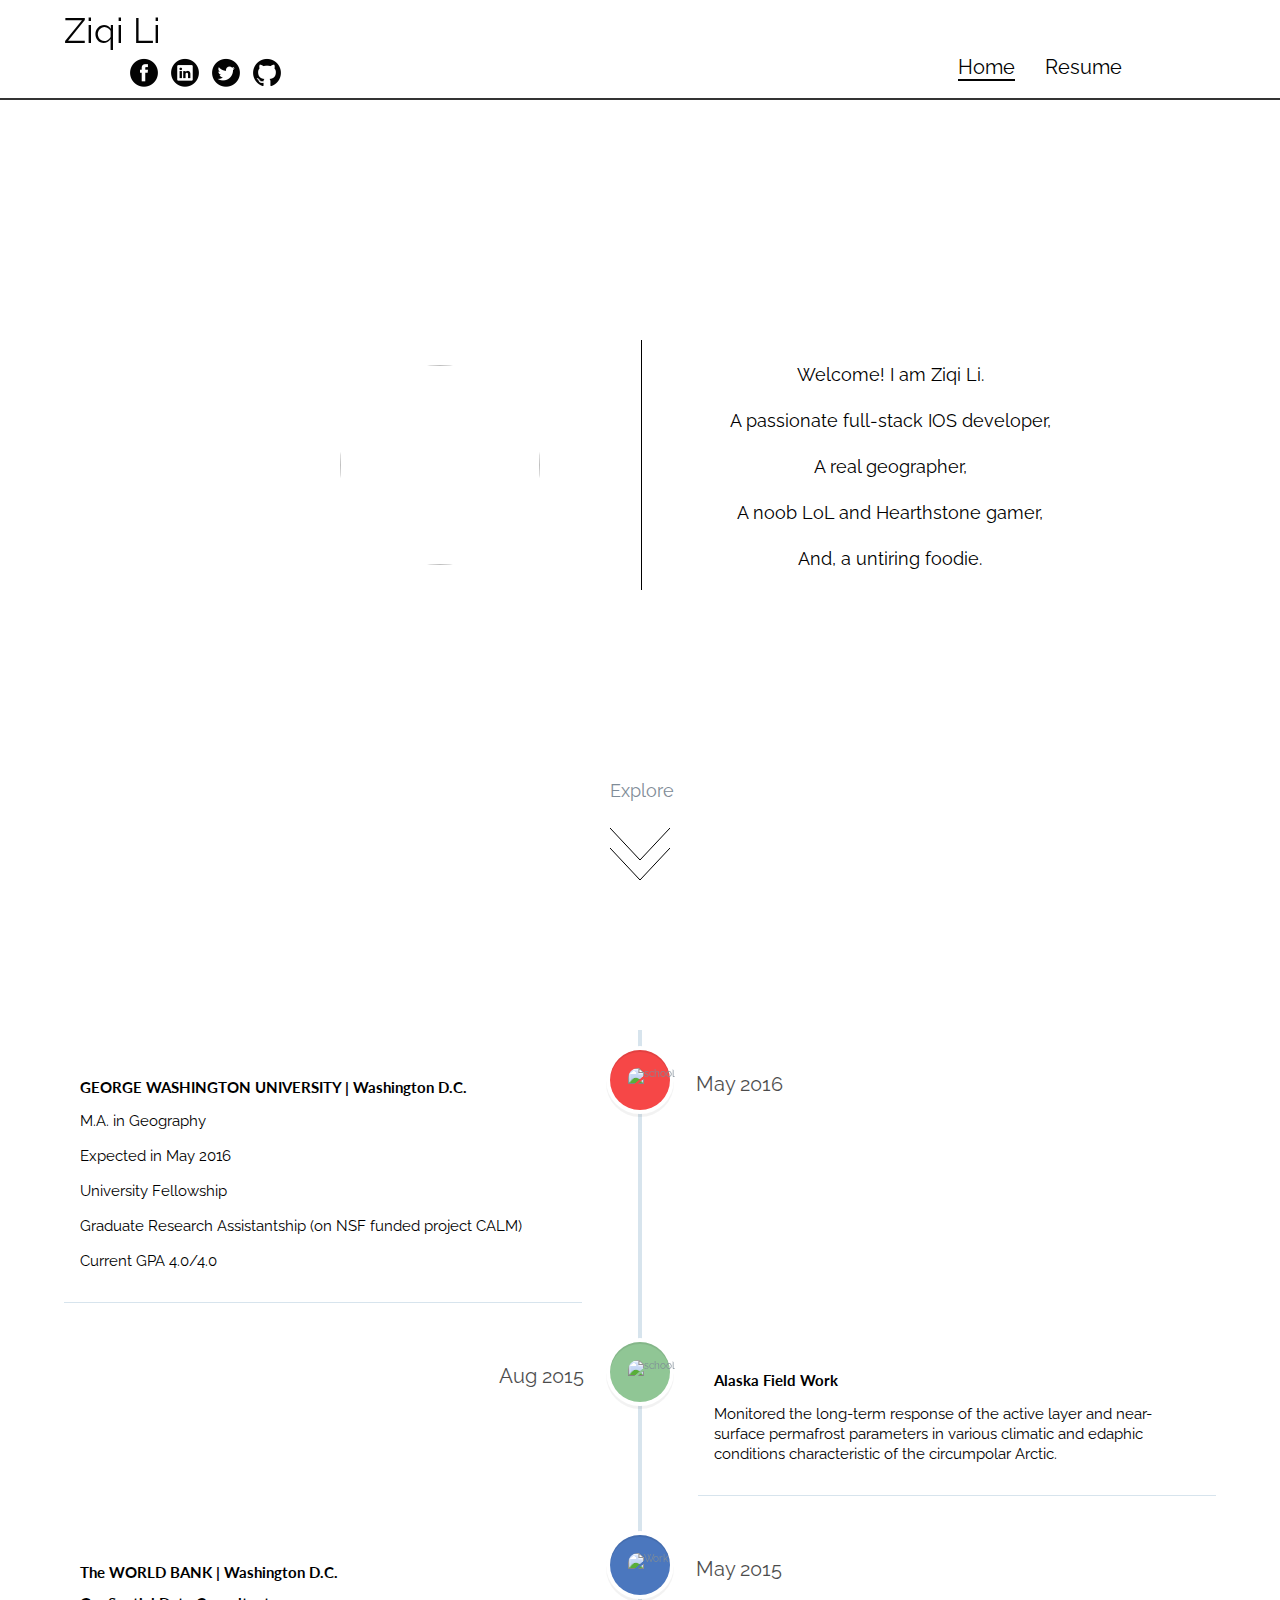
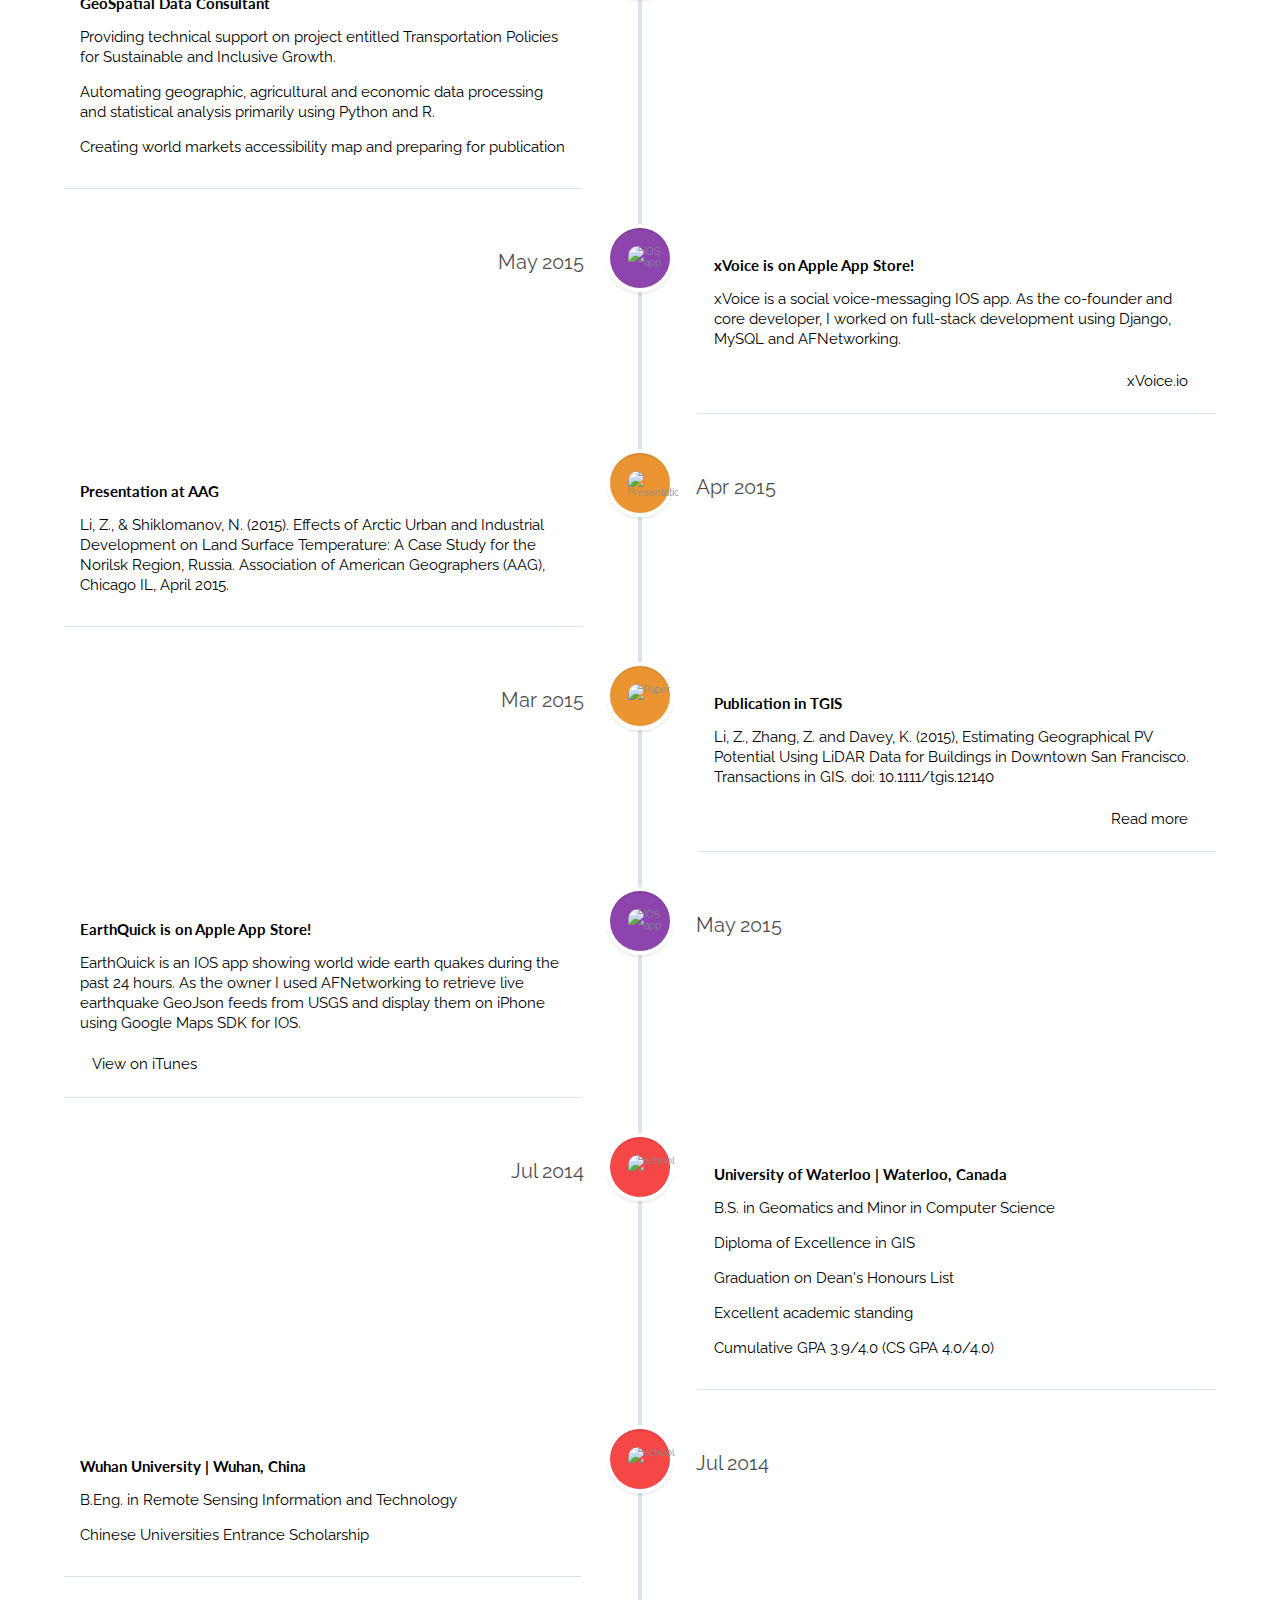
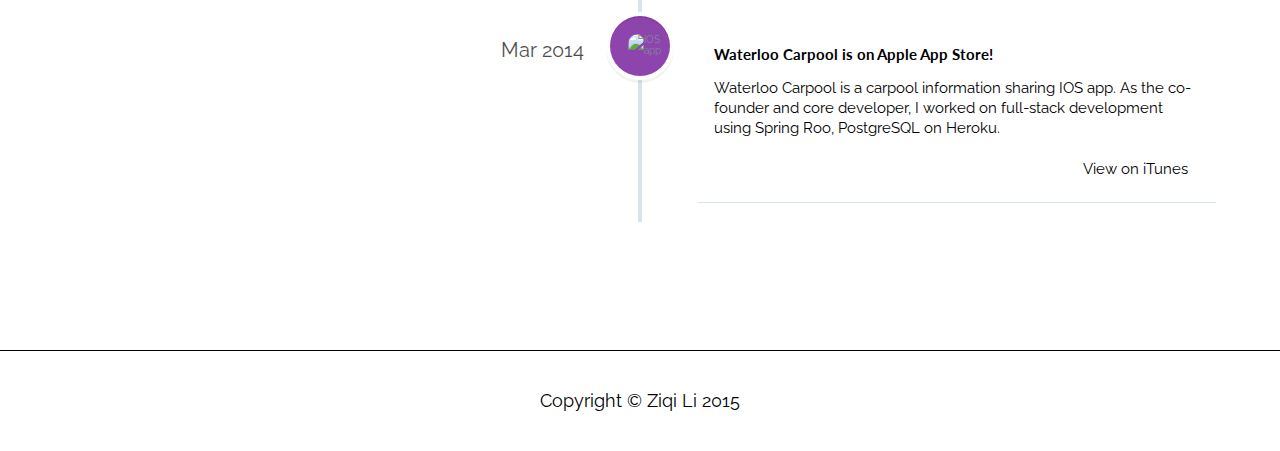
==== commit 28732b13: "adding responsive" ====
--- a/index.html
+++ b/index.html
@@ -2,6 +2,8 @@
 <html>
   <head>
   	<title>Ziqi Li | Home</title>
+  	<meta charset="UTF-8">
+	<meta name="viewport" content="width=device-width, initial-scale=1">
 	<script src="js/modernizr.js"></script>
     <link rel="stylesheet" href="css/index.css"/>
     <link rel="stylesheet" href="css/reset.css"> <!-- CSS reset -->
@@ -28,6 +30,7 @@
   	</div>
 	<div id='content'>
   			<img src='img/selfie_circle.png' id='selfie'></img>
+  			<div id='verticalLine'></div>
   			<div id='text'><br>Welcome! I am Ziqi Li.</br>
   			<br>A passionate full-stack IOS developer, </br>
   			<br>A real geographer,</br>
@@ -38,8 +41,8 @@
   	</div>
   	<div id='explore'>Explore</div>
   	<a href="#fake"> <svg class="arrows">
-				<path class="a1" d="M0 20 L30 52 L60 20"></path>
-				<path class="a2" d="M0 40 L30 72 L60 40"></path>
+				<path class="a1" d="M0 20 L30 52 L60 20" viewBox="0 0 100 100"></path>
+				<path class="a2" d="M0 40 L30 72 L60 40" viewBox="0 0 100 100"></path>
 	</svg></a>
 	<div id='fake'></div>
 	<section id="cd-timeline" class="cd-container">
@@ -91,7 +94,7 @@
 			</div> <!-- cd-timeline-img -->
 
 			<div class="cd-timeline-content">
-				<h2>xVoice is online!</h2>
+				<h2>xVoice is on Apple App Store!</h2>
 				<p></p>
 				<p>xVoice is a social voice-messaging IOS app. As the co-founder and core developer, I worked on full-stack development using Django, MySQL and AFNetworking.</p>
 				<a href="http://www.xvoice.io" class="cd-read-more">xVoice.io</a>
@@ -177,7 +180,7 @@
 			<div class="cd-timeline-content">
 				<h2>Waterloo Carpool is on Apple App Store!</h2>
 				<p></p>
-				<p>Waterloo Carpool is a carpool information sharing IOS app. As the co-founder and core developer, I worked on full-stack development using Spring Roo, MySQL on Heroku.</p>
+				<p>Waterloo Carpool is a carpool information sharing IOS app. As the co-founder and core developer, I worked on full-stack development using Spring Roo, PostgreSQL on Heroku.</p>
 				<a href="https://itunes.apple.com/us/app/waterloo-carpool/id843919283" class="cd-read-more">View on iTunes</a>
 				<span class="cd-date">Mar 2014</span>
 			</div> <!-- cd-timeline-content -->
--- a/css/index.css
+++ b/css/index.css
@@ -0,0 +1,300 @@
+html, body{
+    height: 100%;
+    margin: 0px;
+    padding: 0px;
+    width: 100%;
+}
+#top{
+	position: fixed;
+	font-family: 'Raleway', sans-serif;
+	text-align: left;
+	height: 100px;
+	width: 100%;
+    font-size:38px;
+	color:black;
+	background-color:#FFFFFF;
+	border-bottom: 2px solid #323232;
+	z-index:1;
+	opacity:0.99;
+}
+#name-logo{
+	text-decoration: none; 
+	color:black;
+	margin-left:5%;
+	margin-top:10px;
+	position: fixed;
+	color:black;
+	font-family: 'Raleway', sans-serif;
+}
+#social-icons-container{
+	position: fixed;
+	margin-left:10%;
+	margin-top:35px;
+	
+}
+.social-icon{
+	width:32px;
+	height:32px;
+}
+
+#menuHolder{
+	right: 10%;
+	height: 10%;
+	width: auto;
+	position: absolute;
+	color:black;
+}
+.menuItem{
+	height: 30px;
+	width: auto;
+	position: relative;
+	color:black;
+	float: left;
+	margin-right: 30px;
+}
+.menuItem:hover{
+	background-color:black;
+	color:white;
+	-o-transition: background .3s linear;
+	-moz-transition: background .3s linear;
+    -webkit-transition: background .3s linear;
+}
+#botline{
+	height: 2px;
+	width: auto;
+	background-color:black;
+}
+#main{
+	z-index:0;
+	margin-bottom:0px;
+	font-family: 'Open Sans', sans-serif;
+	height:100%;
+	width: 100%;
+	position: absolute;
+	color:black;
+	font-size:50px;
+	background-color:#FFFFFF;
+	text-align: center;
+}
+#content{
+	top:20%;
+	position: relative;
+	height:100%;
+	width: 100%;
+	font-size:50px;
+	text-align: center;
+	margin:0 auto;
+}
+#selfie{
+	position: relative;
+	float:left;
+	border-radius: 50%;
+
+	
+}
+#text{
+	font-family: 'Raleway', sans-serif;
+	color:black;
+	position: relative;
+	float:left;
+	vertical-align: middle;
+	display:table-cell;
+	
+	
+}
+
+#explore{
+	width: 60px;
+	height: 72px;
+	position: relative;
+	left: 50%;
+	float:left;
+	margin-left: -30px;
+	bottom: 120px;
+	
+	text-align: center;
+	font-family: 'Raleway', sans-serif;
+}
+
+@media only screen and (min-width:200px) {
+	#text{
+	height:200px;
+	width: 400px;
+	font-size:16px;
+	left:50%;
+	margin-left:-200px;
+	top:30%;
+	position: absolute;
+	}
+	
+	#selfie{
+	height:150px;
+	width: 150px;
+	margin-left:-75px;
+	left:50%;
+	top:6%;
+	position: absolute;
+	}
+	#explore{
+	font-size:14px;
+	}
+	.menuItem{
+	font-size:14px;
+	margin-top: 35px;
+	}
+	.social-icon{
+	width:20px;
+	height:20px;
+	}
+	#top{
+	height:60px;
+	font-size:20px;
+	}
+	#social-icons-container{
+	margin-top:35px;
+	}
+	#menu-holder{
+		margin-top:10px;
+	}
+}
+@media only screen and (min-width:900px) {
+	#text{font-size:18px;
+	height:250px;
+	width: 500px;
+	top: 15%;
+	line-height:23px;
+	right:50%;
+	margin-left:0px;
+	word-wrap: break-word;
+	margin-top:25px;
+	}
+	#selfie{
+	height:200px;
+	width: 200px;
+	margin-top:50px;
+	margin-bottom:50px;
+	margin-left:-300px;
+	left:50%;
+	top:15%;
+	}
+	#verticalLine{
+	left:50%;
+	margin-left:0.5px;
+	top:15%;
+	margin-top:25px;
+	width:1px;
+	height:250px;
+	float:left;
+	position: relative;
+	background-color:black;
+	}
+	#explore{
+	font-size:18px;
+	}
+	.social-icon{
+	width:32px;
+	height:32px;
+	}
+	#top{
+	height:100px;
+	font-size:35px;
+	}
+	.menuItem{
+	font-size:20px;
+	margin-top: 55px;
+	}
+	#social-icons-container{
+	margin-top:55px;
+	}
+	#menu-holder{
+		margin-top:20px;
+	}
+	
+}
+#fake{
+	width: 60px;
+	height: 100px;
+}
+#univ_logo{
+	border-width: 0px;
+	border-color:black;
+	height:200px;
+	width: 200px;
+	margin-left:50px;
+	margin-right:50px;
+	top:50px;
+	position: relative;
+
+
+}
+#copyright{
+	border-top:1px solid black;
+	position: relative;
+	text-align: center;
+	margin-top:10%;
+	width: 100%;
+	height:100px;
+	font-size:18px;
+	font-family: 'Raleway', sans-serif;
+	background-color:white;
+	line-height: 100px;
+	color: black;
+	bottom: 0px;
+}
+
+
+#here{
+	text-decoration: underline; 
+	color:black;
+	font-weight: bold;
+}
+#here:hover{
+	color = white;
+	background-color:black;
+	color:white;
+	-o-transition: background .3s linear;
+	-moz-transition: background .3s linear;
+    -webkit-transition: background .3s linear;
+}
+.float-item{
+	height:30px;
+	margin-top:2px;
+	line-height:30px;
+	text-decoration:none;
+	color:black;
+}
+.category-container{
+	height:30px;
+	width: 100%;
+	position: relative;
+	margin-bottom:20px;
+}
+.category{
+	height:auto;
+	border-bottom:2px solid white;
+	font-size:30px;
+	position: relative;
+	margin: 0 auto;
+	align:left;
+	
+}
+.edu-school{
+	list-style-type: none;
+	text-align: left;
+	font-size:18px;
+}
+.edu-degree{
+	position:relative;
+	list-style-type: none;
+	text-align: left;
+	font-size:18px;
+}
+.edu-details{
+	list-style-type: none;
+	text-align: left;
+	font-size:18px;
+}
+
+
+
+
--- a/css/style.css
+++ b/css/style.css
@@ -0,0 +1,796 @@
+/*
+ARROWS
+
+*/
+.arrows {
+	width: 60px;
+	height: 72px;
+	position: absolute;
+	left: 50%;
+	margin-left: -30px;
+	bottom: 20px;
+}
+
+.arrows path {
+	stroke: black;
+	fill: transparent;
+	stroke-width: 1px;	
+	animation: arrow 2s infinite;
+	-webkit-animation: arrow 2s infinite; 
+}
+
+@keyframes arrow
+{
+0% {opacity:0}
+40% {opacity:1}
+80% {opacity:0}
+100% {opacity:0}
+}
+
+@-webkit-keyframes arrow /*Safari and Chrome*/
+{
+0% {opacity:0}
+40% {opacity:1}
+80% {opacity:0}
+100% {opacity:0}
+}
+
+.arrows path.a1 {
+	animation-delay:-1s;
+	-webkit-animation-delay:-1s; /* Safari and Chrome */
+}
+
+.arrows path.a2 {
+	animation-delay:-0.5s;
+	-webkit-animation-delay:-0.5s; /* Safari and Chrome */
+}
+
+.arrows path.a3 {	
+	animation-delay:0s;
+	-webkit-animation-delay:0s; /* Safari and Chrome */
+}
+
+
+
+
+/* -------------------------------- 
+
+Primary style
+
+-------------------------------- */
+*, *::after, *::before {
+  box-sizing: border-box;
+}
+
+html {
+  font-size: 62.5%;
+}
+
+body {
+  font-size: 1.6rem;
+  font-family: "Open Sans", sans-serif;
+  color: black;
+  background-color: white;
+  -webkit-font-smoothing: antialiased;
+  -moz-osx-font-smoothing: grayscale;
+}
+body::before {
+  /* never visible - this is used in jQuery to check the current MQ */
+  content: 'mobile';
+  display: none;
+}
+@media only screen and (min-width: 1050px) {
+  body::before {
+    /* never visible - this is used in jQuery to check the current MQ */
+    content: 'desktop';
+  }
+}
+
+a {
+  color: #267481;
+  text-decoration: none;
+}
+
+/* -------------------------------- 
+
+Main Components 
+
+-------------------------------- */
+@media only screen and (min-width: 1050px) {
+  body[data-hijacking="on"] {
+    overflow: hidden;
+  }
+}
+
+.cd-section {
+  height: 100vh;
+}
+.cd-section h2 {
+  line-height: 100vh;
+  text-align: center;
+  font-size: 2.4rem;
+}
+.cd-section:first-of-type > div {
+top:100px;
+	height:100%;
+  background-color: white;
+  border:1px solid black;
+}
+.cd-section:first-of-type > div::before {
+  /* alert -> all scrolling effects are not visible on small devices */
+  content: 'Effects not visible on mobile!';
+  position: absolute;
+  width: 100%;
+  text-align: center;
+  top: 20px;
+  z-index: 2;
+  font-weight: bold;
+  font-size: 1.3rem;
+  text-transform: uppercase;
+  color: black;
+}
+.cd-section:nth-of-type(2) > div {
+	top:100px;
+	height:100%;
+	border: 1px solid black;
+  background-color: white;
+}
+.cd-section:nth-of-type(3) > div {
+border-top: 1px solid black;
+  background-color: white;
+}
+.cd-section:nth-of-type(4) > div {
+border-top: 1px solid black;
+  background-color: white;
+}
+.cd-section:nth-of-type(5) > div {
+	border-top: 1px solid black;
+	background-color: white;
+}
+[data-animation="parallax"] .cd-section > div, [data-animation="fixed"] .cd-section > div, [data-animation="opacity"] .cd-section > div {
+  background-position: center center;
+  background-repeat: no-repeat;
+  background-size: cover;
+}
+[data-animation="parallax"] .cd-section:first-of-type > div, [data-animation="fixed"] .cd-section:first-of-type > div, [data-animation="opacity"] .cd-section:first-of-type > div {
+  #background-image: url("../img/alaska.jpg");
+  background-color:grey;
+}
+[data-animation="parallax"] .cd-section:nth-of-type(2) > div, [data-animation="fixed"] .cd-section:nth-of-type(2) > div, [data-animation="opacity"] .cd-section:nth-of-type(2) > div {
+  background-color:white;
+}
+[data-animation="parallax"] .cd-section:nth-of-type(3) > div, [data-animation="fixed"] .cd-section:nth-of-type(3) > div, [data-animation="opacity"] .cd-section:nth-of-type(3) > div {
+  #background-image: url("../img/img-3.jpg");
+  background-color:green;
+}
+[data-animation="parallax"] .cd-section:nth-of-type(4) > div, [data-animation="fixed"] .cd-section:nth-of-type(4) > div, [data-animation="opacity"] .cd-section:nth-of-type(4) > div {
+  #background-image: url("../img/img-4.jpg");
+  background-color:purple;
+}
+[data-animation="parallax"] .cd-section:nth-of-type(5) > div, [data-animation="fixed"] .cd-section:nth-of-type(5) > div, [data-animation="opacity"] .cd-section:nth-of-type(5) > div {
+  #background-image: url("../img/img-5.jpg");
+  background-color:pink;
+}
+@media only screen and (min-width: 1050px) {
+  .cd-section h2 {
+    font-size: 4rem;
+    font-weight: 300;
+  }
+  [data-hijacking="on"] .cd-section {
+    opacity: 0;
+    visibility: hidden;
+    position: absolute;
+    top: 0;
+    left: 0;
+    width: 100%;
+  }
+  [data-hijacking="on"] .cd-section > div {
+    visibility: visible;
+  }
+  [data-hijacking="off"] .cd-section > div {
+    opacity: 0;
+  }
+  [data-animation="rotate"] .cd-section {
+    /* enable a 3D-space for children elements */
+    -webkit-perspective: 1800px;
+    -moz-perspective: 1800px;
+    perspective: 1800px;
+  }
+  [data-hijacking="on"][data-animation="rotate"] .cd-section:not(:first-of-type) {
+    -webkit-perspective-origin: center 0;
+    -moz-perspective-origin: center 0;
+    perspective-origin: center 0;
+  }
+  [data-animation="scaleDown"] .cd-section > div, [data-animation="gallery"] .cd-section > div, [data-animation="catch"] .cd-section > div {
+    box-shadow: 0 0 0 rgba(25, 30, 46, 0.4);
+  }
+  [data-animation="opacity"] .cd-section.visible > div {
+    z-index: 1;
+  }
+}
+
+@media only screen and (min-width: 1050px) {
+  .cd-section:first-of-type > div::before {
+    display: none;
+  }
+}
+@media only screen and (min-width: 1050px) {
+  .cd-section > div {
+    position: fixed;
+    top: 0;
+    left: 0;
+    width: 100%;
+    /* Force Hardware Acceleration */
+    -webkit-transform: translateZ(0);
+    -moz-transform: translateZ(0);
+    -ms-transform: translateZ(0);
+    -o-transform: translateZ(0);
+    transform: translateZ(0);
+    -webkit-backface-visibility: hidden;
+    backface-visibility: hidden;
+  }
+  [data-hijacking="on"] .cd-section > div {
+    position: absolute;
+  }
+  [data-animation="rotate"] .cd-section > div {
+    -webkit-transform-origin: center bottom;
+    -moz-transform-origin: center bottom;
+    -ms-transform-origin: center bottom;
+    -o-transform-origin: center bottom;
+    transform-origin: center bottom;
+  }
+}
+
+.cd-vertical-nav {
+  /* lateral navigation */
+  position: fixed;
+  z-index: 1;
+  right: 3%;
+  top: 50%;
+  bottom: auto;
+  -webkit-transform: translateY(-50%);
+  -moz-transform: translateY(-50%);
+  -ms-transform: translateY(-50%);
+  -o-transform: translateY(-50%);
+  transform: translateY(-50%);
+  display: none;
+}
+.cd-vertical-nav a {
+  display: block;
+  height: 40px;
+  width: 40px;
+  /* image replace */
+  overflow: hidden;
+  text-indent: 100%;
+  white-space: nowrap;
+  background: url(../img/arrow.png) no-repeat center center;
+}
+.cd-vertical-nav a.cd-prev {
+  -webkit-transform: rotate(180deg);
+  -moz-transform: rotate(180deg);
+  -ms-transform: rotate(180deg);
+  -o-transform: rotate(180deg);
+  transform: rotate(180deg);
+  margin-bottom: 10px;
+}
+.cd-vertical-nav a.inactive {
+  visibility: hidden;
+  opacity: 0;
+  -webkit-transition: opacity 0.2s 0s, visibility 0s 0.2s;
+  -moz-transition: opacity 0.2s 0s, visibility 0s 0.2s;
+  transition: opacity 0.2s 0s, visibility 0s 0.2s;
+}
+@media only screen and (min-width: 1050px) {
+  .cd-vertical-nav {
+    display: block;
+  }
+}
+
+
+/* -------------------------------- 
+
+TimeLine
+
+-------------------------------- */
+html * {
+  -webkit-font-smoothing: antialiased;
+  -moz-osx-font-smoothing: grayscale;
+}
+
+*, *:after, *:before {
+  -webkit-box-sizing: border-box;
+  -moz-box-sizing: border-box;
+  box-sizing: border-box;
+}
+
+body {
+  font-size: 100%;
+  font-family: 'Raleway', sans-serif;
+  color: #7f8c97;
+  background-color: white;
+}
+
+a {
+  color: #acb7c0;
+  text-decoration: none;
+  font-family: 'Raleway', sans-serif;
+}
+
+img {
+  max-width: 100%;
+}
+
+h1, h2 {
+  font-family: 'Lato';
+  font-weight: bold;
+}
+
+/* -------------------------------- 
+
+Modules - reusable parts of our design
+
+-------------------------------- */
+.cd-container {
+  /* this class is used to give a max-width to the element it is applied to, and center it horizontally when it reaches that max-width */
+  width: 90%;
+  max-width: 1170px;
+  margin: 0 auto;
+}
+.cd-container::after {
+  /* clearfix */
+  content: '';
+  display: table;
+  clear: both;
+}
+
+/* -------------------------------- 
+
+Main components 
+
+-------------------------------- */
+header {
+  height: 100px;
+  line-height: 200px;
+  text-align: center;
+  background: #303e49;
+}
+header h1 {
+  color: white;
+  font-size: 18px;
+  font-size: 1.125rem;
+}
+@media only screen and (min-width: 1170px) {
+  header {
+    height: 300px;
+    line-height: 300px;
+  }
+  header h1 {
+    font-size: 24px;
+    font-size: 1.5rem;
+  }
+}
+
+#cd-timeline {
+  position: relative;
+  padding: 2em 0;
+  margin-top: 2em;
+  margin-bottom: 2em;
+}
+#cd-timeline::before {
+  /* this is the vertical line */
+  content: '';
+  position: absolute;
+  top: 0;
+  left: 18px;
+  height: 100%;
+  width: 4px;
+  background: #d7e4ed;
+}
+@media only screen and (min-width: 1170px) {
+  #cd-timeline {
+    margin-top: 3em;
+    margin-bottom: 3em;
+  }
+  #cd-timeline::before {
+    left: 50%;
+    margin-left: -2px;
+  }
+}
+
+.cd-timeline-block {
+  position: relative;
+  margin: 2em 0;
+}
+.cd-timeline-block:after {
+  content: "";
+  display: table;
+  clear: both;
+}
+.cd-timeline-block:first-child {
+  margin-top: 0;
+}
+.cd-timeline-block:last-child {
+  margin-bottom: 0;
+}
+@media only screen and (min-width: 1170px) {
+  .cd-timeline-block {
+    margin: 4em 0;
+  }
+  .cd-timeline-block:first-child {
+    margin-top: 0;
+  }
+  .cd-timeline-block:last-child {
+    margin-bottom: 0;
+  }
+}
+
+.cd-timeline-img {
+  position: absolute;
+  top: 0;
+  left: 0;
+  width: 64px;
+  height: 64px;
+  border-radius: 50%;
+  box-shadow: 0 0 0 4px white, inset 0 2px 0 rgba(0, 0, 0, 0.08), 0 3px 0 4px rgba(0, 0, 0, 0.05);
+}
+.cd-timeline-img img {
+  display: block;
+  width: 50px;
+  height: 50px;
+  position: relative;
+  left: 50%;
+  top: 50%;
+  margin-left: -12px;
+  margin-top: -12px;
+  border-radius: 10px;
+}
+
+.cd-timeline-img.cd-school {
+  background: #f64747;
+}
+.cd-timeline-img.cd-travel {
+  background: #90c695;
+}
+.cd-timeline-img.cd-work {
+  background: #4b77be;
+}
+.cd-timeline-img.cd-apps {
+  background: #8e44ad;
+}
+.cd-timeline-img.cd-academic {
+  background: #eb9532;
+}
+
+
+@media only screen and (min-width: 1170px) {
+  .cd-timeline-img {
+    width: 60px;
+    height: 60px;
+    left: 50%;
+    margin-left: -30px;
+    /* Force Hardware Acceleration in WebKit */
+    -webkit-transform: translateZ(0);
+    -webkit-backface-visibility: hidden;
+  }
+  .cssanimations .cd-timeline-img.is-hidden {
+    visibility: hidden;
+  }
+  .cssanimations .cd-timeline-img.bounce-in {
+    visibility: visible;
+    -webkit-animation: cd-bounce-1 0.6s;
+    -moz-animation: cd-bounce-1 0.6s;
+    animation: cd-bounce-1 0.6s;
+  }
+}
+
+@-webkit-keyframes cd-bounce-1 {
+  0% {
+    opacity: 0;
+    -webkit-transform: scale(0.5);
+  }
+
+  60% {
+    opacity: 1;
+    -webkit-transform: scale(1.2);
+  }
+
+  100% {
+    -webkit-transform: scale(1);
+  }
+}
+@-moz-keyframes cd-bounce-1 {
+  0% {
+    opacity: 0;
+    -moz-transform: scale(0.5);
+  }
+
+  60% {
+    opacity: 1;
+    -moz-transform: scale(1.2);
+  }
+
+  100% {
+    -moz-transform: scale(1);
+  }
+}
+@keyframes cd-bounce-1 {
+  0% {
+    opacity: 0;
+    -webkit-transform: scale(0.5);
+    -moz-transform: scale(0.5);
+    -ms-transform: scale(0.5);
+    -o-transform: scale(0.5);
+    transform: scale(0.5);
+  }
+
+  60% {
+    opacity: 1;
+    -webkit-transform: scale(1.2);
+    -moz-transform: scale(1.2);
+    -ms-transform: scale(1.2);
+    -o-transform: scale(1.2);
+    transform: scale(1.2);
+  }
+
+  100% {
+    -webkit-transform: scale(1);
+    -moz-transform: scale(1);
+    -ms-transform: scale(1);
+    -o-transform: scale(1);
+    transform: scale(1);
+  }
+}
+.cd-timeline-content {
+  position: relative;
+  margin-left: 100px;
+  background: white;
+  #border-radius: 0.25em;
+  padding: 1em;
+  box-shadow: 0 1px 0 #d7e4ed;
+}
+.cd-timeline-content:after {
+  content: "";
+  display: table;
+  clear: both;
+}
+.cd-timeline-content h2 {
+	font-size: 20px;
+  	font-size: 1.8rem;
+  	color: black;
+  
+}
+.cd-timeline-content p, .cd-timeline-content br, .cd-timeline-content .cd-read-more, .cd-timeline-content .cd-date {
+  font-size: 15px;
+  font-size: 1.5rem;
+  color:black;
+}
+.cd-timeline-content .cd-read-more, .cd-timeline-content .cd-date {
+  display: inline-block;
+}
+.cd-timeline-content p {
+  margin: 1em 0;
+  line-height: 1.2;
+}
+.cd-timeline-content .cd-read-more {
+  float: right;
+  padding: .5em 0.8em;
+  background: white;
+  color: black;
+}
+.no-touch .cd-timeline-content .cd-read-more:hover {
+  background-color: black;
+  color:white;
+}
+.cd-timeline-content .cd-date {
+  float: left;
+  padding: .8em 0;
+  opacity: .7;
+}
+.cd-timeline-content::before {
+  content: '';
+  position: absolute;
+  top: 16px;
+  right: 100%;
+  height: 0;
+  width: 0;
+  border: 7px solid transparent;
+  border-right: 7px solid white;
+}
+@media only screen and (min-width: 768px) {
+  .cd-timeline-content h2 {
+    font-size: 25px;
+    font-size: 1.5rem;
+  }
+  .cd-timeline-content p {
+    font-size: 15px;
+    font-size: 1.5rem;
+    line-height:20px;
+    color:black;
+  }
+  .cd-timeline-content br {
+    font-size: 15px;
+    font-size: 1.5rem;
+    line-height:20px;
+    color:black;
+  }
+  .cd-timeline-content .cd-read-more, .cd-timeline-content .cd-date {
+    font-size: 20px;
+    font-size: 1.5rem;
+  }
+}
+@media only screen and (min-width: 1170px) {
+  .cd-timeline-content {
+    margin-left: 0;
+    padding: 1.6em;
+    width: 45%;
+  }
+  .cd-timeline-content::before {
+    top: 24px;
+    left: 100%;
+    border-color: transparent;
+    border-left-color: white;
+  }
+  .cd-timeline-content .cd-read-more {
+    float: left;
+  }
+  .cd-timeline-content .cd-date {
+    position: absolute;
+    width: 100%;
+    left: 122%;
+    top: 6px;
+    #font-size: 30px;
+    font-size: 2rem;
+  }
+  .cd-timeline-block:nth-child(even) .cd-timeline-content {
+    float: right;
+  }
+  .cd-timeline-block:nth-child(even) .cd-timeline-content::before {
+    top: 24px;
+    left: auto;
+    right: 100%;
+    border-color: transparent;
+    border-right-color: white;
+  }
+  .cd-timeline-block:nth-child(even) .cd-timeline-content .cd-read-more {
+    float: right;
+  }
+  .cd-timeline-block:nth-child(even) .cd-timeline-content .cd-date {
+    left: auto;
+    right: 122%;
+    text-align: right;
+  }
+  .cssanimations .cd-timeline-content.is-hidden {
+    visibility: hidden;
+  }
+  .cssanimations .cd-timeline-content.bounce-in {
+    visibility: visible;
+    -webkit-animation: cd-bounce-2 0.6s;
+    -moz-animation: cd-bounce-2 0.6s;
+    animation: cd-bounce-2 0.6s;
+  }
+}
+
+@media only screen and (min-width: 1170px) {
+  /* inverse bounce effect on even content blocks */
+  .cssanimations .cd-timeline-block:nth-child(even) .cd-timeline-content.bounce-in {
+    -webkit-animation: cd-bounce-2-inverse 0.6s;
+    -moz-animation: cd-bounce-2-inverse 0.6s;
+    animation: cd-bounce-2-inverse 0.6s;
+  }
+}
+@-webkit-keyframes cd-bounce-2 {
+  0% {
+    opacity: 0;
+    -webkit-transform: translateX(-100px);
+  }
+
+  60% {
+    opacity: 1;
+    -webkit-transform: translateX(20px);
+  }
+
+  100% {
+    -webkit-transform: translateX(0);
+  }
+}
+@-moz-keyframes cd-bounce-2 {
+  0% {
+    opacity: 0;
+    -moz-transform: translateX(-100px);
+  }
+
+  60% {
+    opacity: 1;
+    -moz-transform: translateX(20px);
+  }
+
+  100% {
+    -moz-transform: translateX(0);
+  }
+}
+@keyframes cd-bounce-2 {
+  0% {
+    opacity: 0;
+    -webkit-transform: translateX(-100px);
+    -moz-transform: translateX(-100px);
+    -ms-transform: translateX(-100px);
+    -o-transform: translateX(-100px);
+    transform: translateX(-100px);
+  }
+
+  60% {
+    opacity: 1;
+    -webkit-transform: translateX(20px);
+    -moz-transform: translateX(20px);
+    -ms-transform: translateX(20px);
+    -o-transform: translateX(20px);
+    transform: translateX(20px);
+  }
+
+  100% {
+    -webkit-transform: translateX(0);
+    -moz-transform: translateX(0);
+    -ms-transform: translateX(0);
+    -o-transform: translateX(0);
+    transform: translateX(0);
+  }
+}
+@-webkit-keyframes cd-bounce-2-inverse {
+  0% {
+    opacity: 0;
+    -webkit-transform: translateX(100px);
+  }
+
+  60% {
+    opacity: 1;
+    -webkit-transform: translateX(-20px);
+  }
+
+  100% {
+    -webkit-transform: translateX(0);
+  }
+}
+@-moz-keyframes cd-bounce-2-inverse {
+  0% {
+    opacity: 0;
+    -moz-transform: translateX(100px);
+  }
+
+  60% {
+    opacity: 1;
+    -moz-transform: translateX(-20px);
+  }
+
+  100% {
+    -moz-transform: translateX(0);
+  }
+}
+@keyframes cd-bounce-2-inverse {
+  0% {
+    opacity: 0;
+    -webkit-transform: translateX(100px);
+    -moz-transform: translateX(100px);
+    -ms-transform: translateX(100px);
+    -o-transform: translateX(100px);
+    transform: translateX(100px);
+  }
+
+  60% {
+    opacity: 1;
+    -webkit-transform: translateX(-20px);
+    -moz-transform: translateX(-20px);
+    -ms-transform: translateX(-20px);
+    -o-transform: translateX(-20px);
+    transform: translateX(-20px);
+  }
+
+  100% {
+    -webkit-transform: translateX(0);
+    -moz-transform: translateX(0);
+    -ms-transform: translateX(0);
+    -o-transform: translateX(0);
+    transform: translateX(0);
+  }
+}
+
+
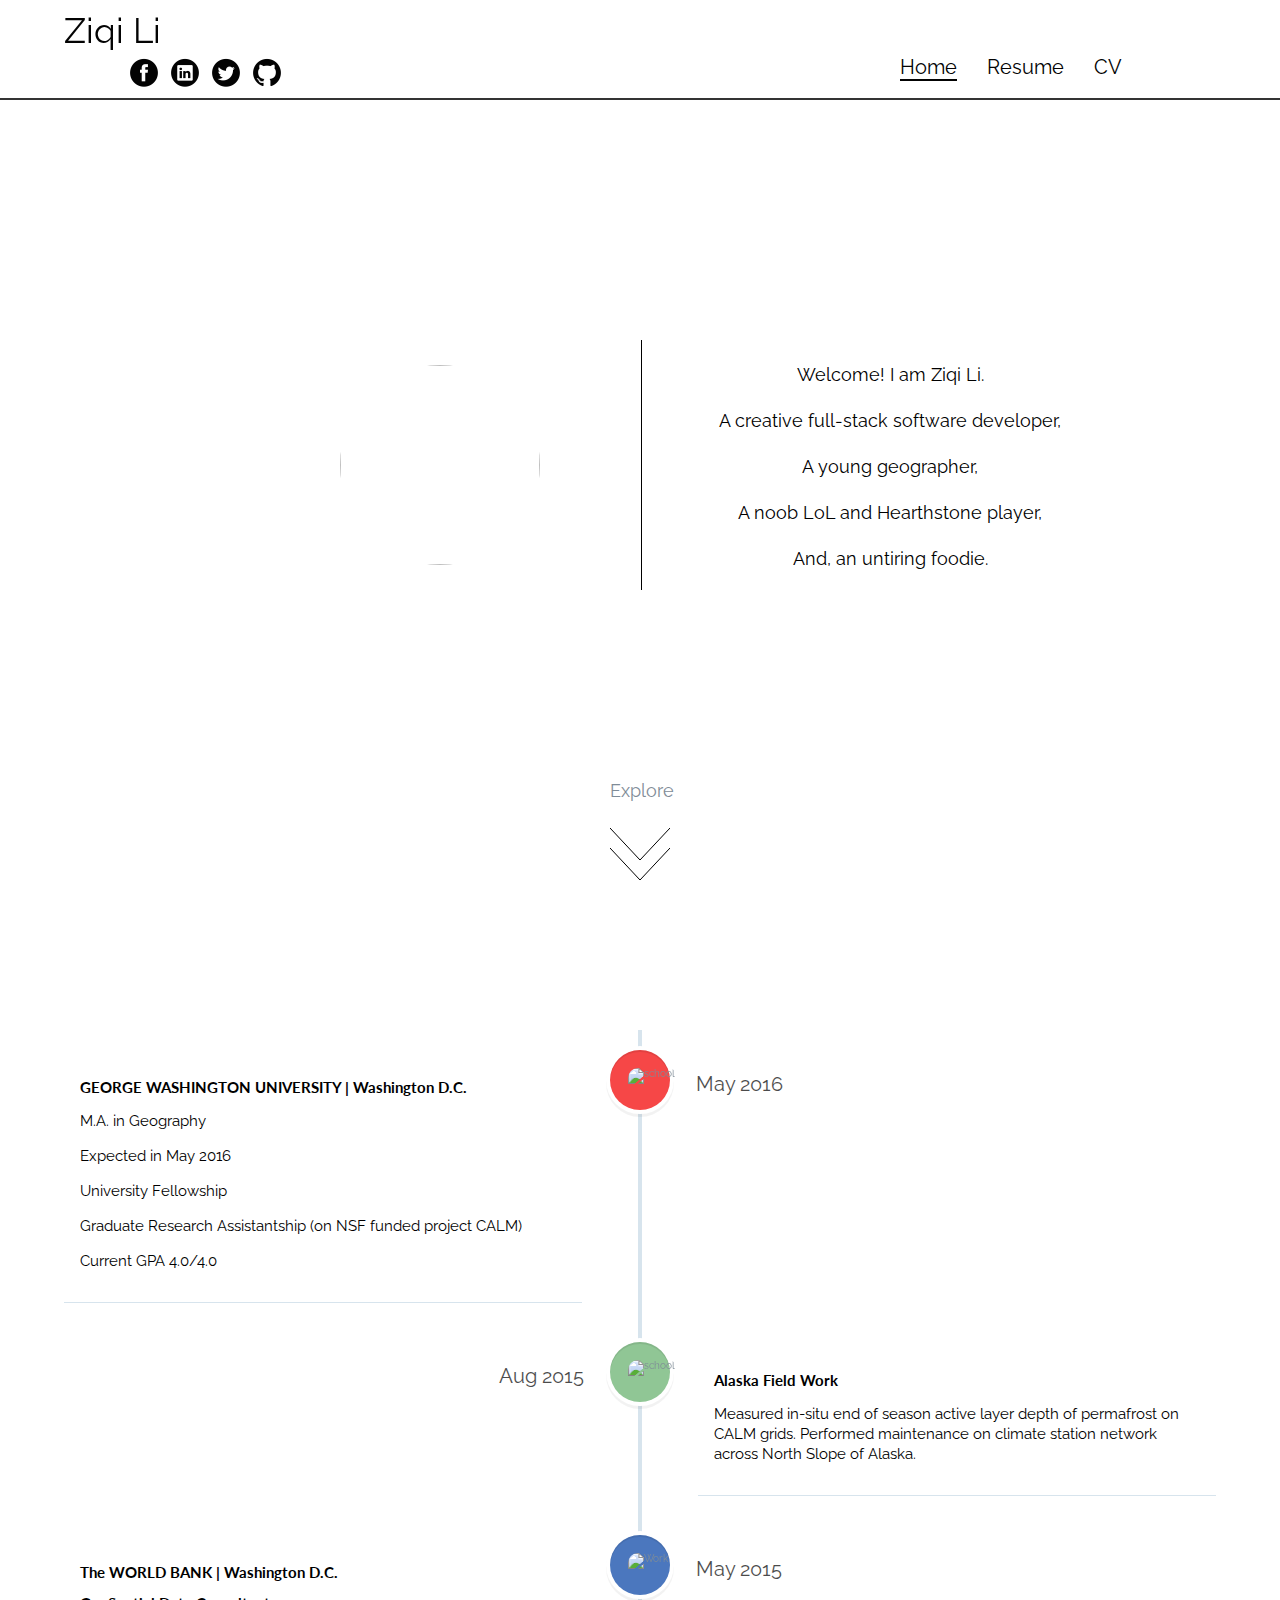
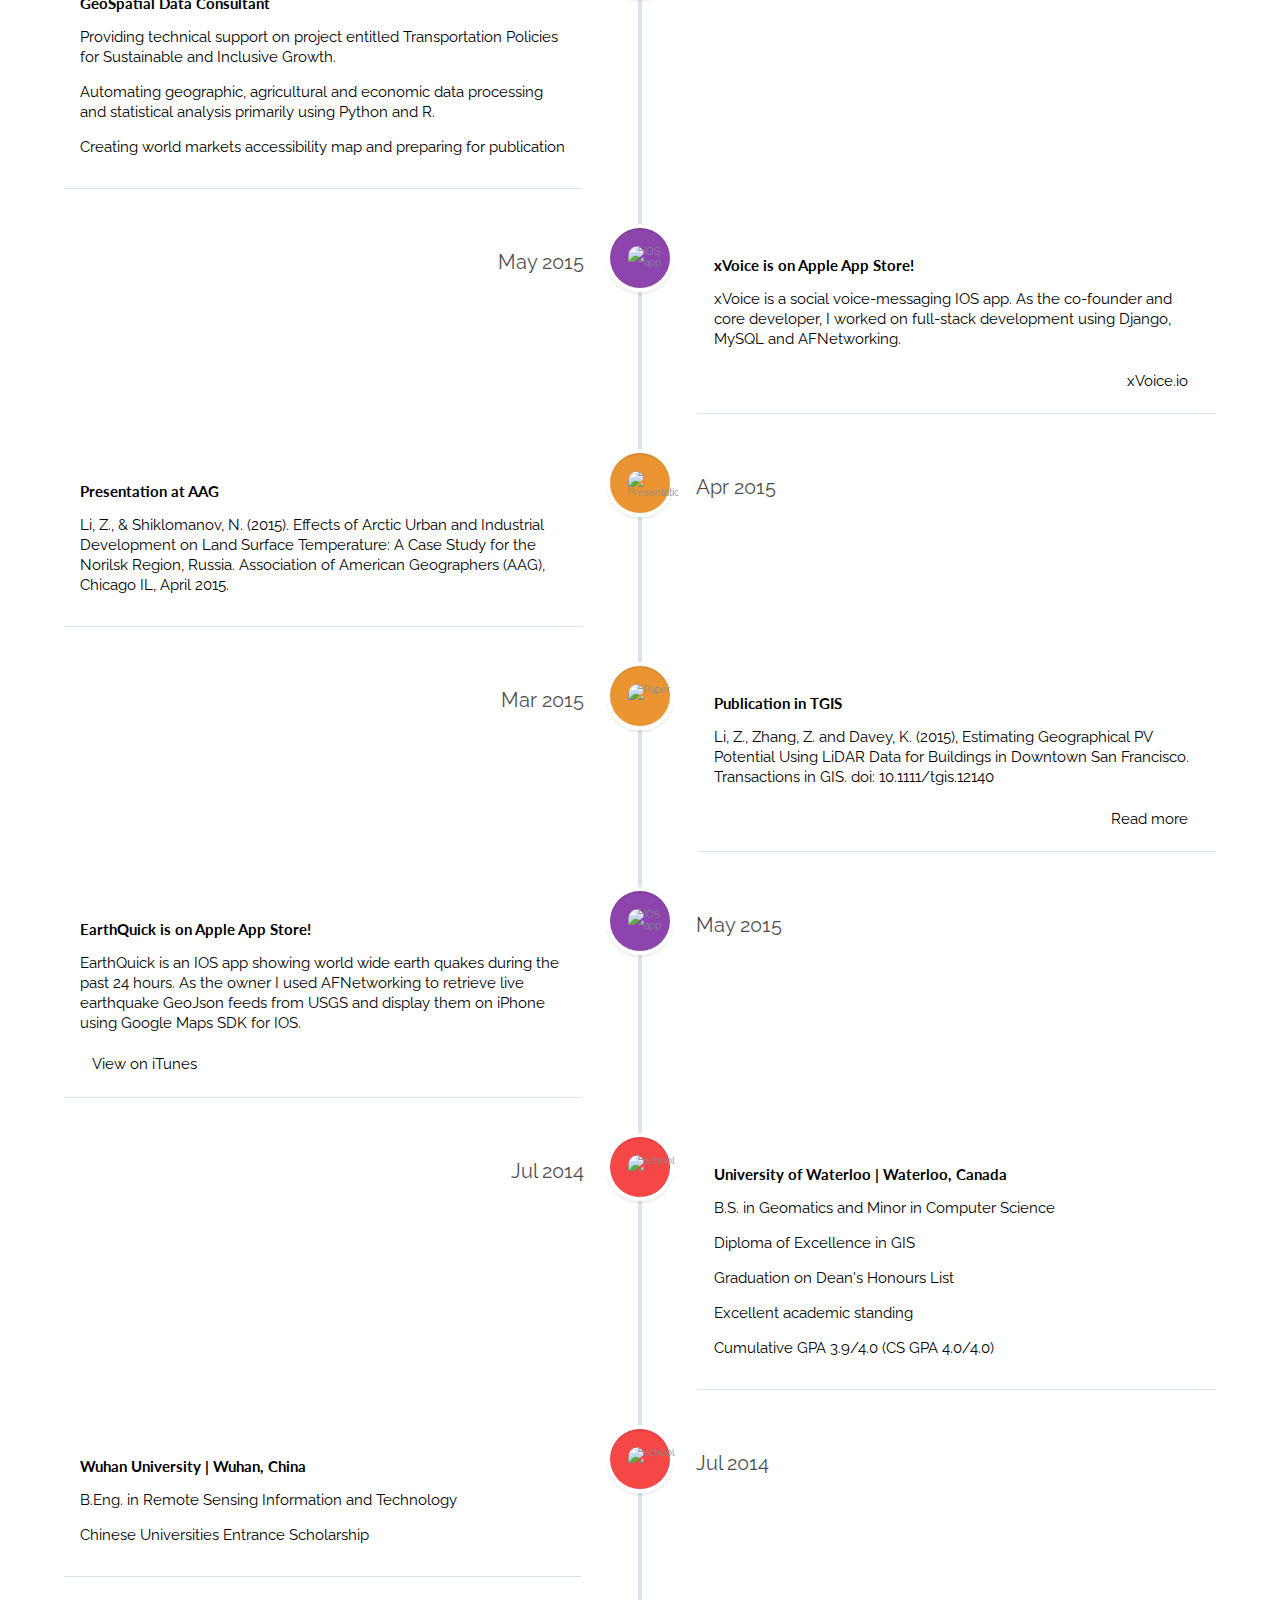
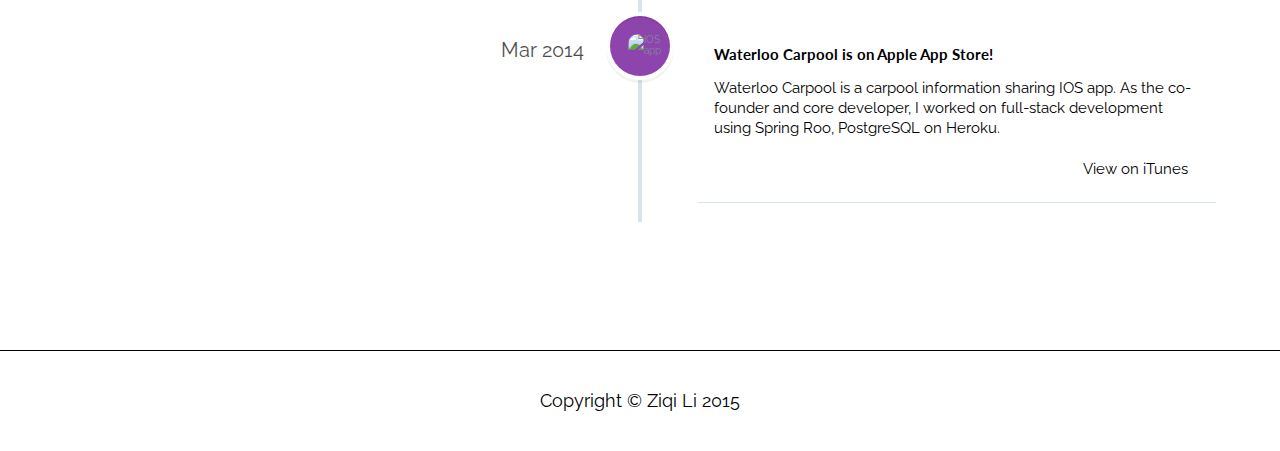
==== commit 2dab3c0e: "2nd version beta" ====
--- a/index.html
+++ b/index.html
@@ -24,6 +24,7 @@
   				<div id='botline'></div>
   			</div>
   			<div onclick="location.href = 'ziqi_resume.pdf';" class='menuItem'>Resume</div>
+  			<div onclick="location.href = 'ziqi_cv.pdf';" class='menuItem'>CV</div>
   			<!--<div onclick="location.href = 'academics.html';" class='menuItem'>Academics</div>-->
   			<!--<div onclick="location.href = 'foodie.html';" class='menuItem'>FoodMap</div>-->
   		</div>
@@ -32,10 +33,10 @@
   			<img src='img/selfie_circle.png' id='selfie'></img>
   			<div id='verticalLine'></div>
   			<div id='text'><br>Welcome! I am Ziqi Li.</br>
-  			<br>A passionate full-stack IOS developer, </br>
-  			<br>A real geographer,</br>
-  			<br>A noob LoL and Hearthstone gamer,</br>
-  			<br>And, a untiring foodie.</br></div>
+  			<br>A creative full-stack software developer, </br>
+  			<br>A young geographer,</br>
+  			<br>A noob LoL and Hearthstone player,</br>
+  			<br>And, an untiring foodie.</br></div>
   			
   			
   	</div>
@@ -69,7 +70,7 @@
 			</div> <!-- cd-timeline-img -->
 			<div class="cd-timeline-content">
 				<h2>Alaska Field Work</h2>
-				<p>Monitored the long-term response of the active layer and near-surface permafrost parameters in various climatic and edaphic conditions characteristic of the circumpolar Arctic. </p>
+				<p>Measured in-situ end of season active layer depth of permafrost on CALM grids. Performed maintenance on climate station network across North Slope of Alaska.</p>
 				<span class="cd-date">Aug 2015</span>
 			</div> <!-- cd-timeline-content -->
 		</div> <!-- cd-timeline-block -->
--- a/css/index.css
+++ b/css/index.css
@@ -14,7 +14,7 @@
 	color:black;
 	background-color:#FFFFFF;
 	border-bottom: 2px solid #323232;
-	z-index:1;
+	z-index:3;
 	opacity:0.99;
 }
 #name-logo{
@@ -45,7 +45,6 @@
 	color:black;
 }
 .menuItem{
-	height: 30px;
 	width: auto;
 	position: relative;
 	color:black;
@@ -140,18 +139,19 @@
 	}
 	.menuItem{
 	font-size:14px;
-	margin-top: 35px;
+	margin-top: 55px;
+	height: 20px;
 	}
 	.social-icon{
 	width:20px;
 	height:20px;
 	}
 	#top{
-	height:60px;
-	font-size:20px;
+	height:80px;
+	font-size:25px;
 	}
 	#social-icons-container{
-	margin-top:35px;
+	margin-top:55px;
 	}
 	#menu-holder{
 		margin-top:10px;
@@ -202,6 +202,7 @@
 	.menuItem{
 	font-size:20px;
 	margin-top: 55px;
+	height: 30px;
 	}
 	#social-icons-container{
 	margin-top:55px;
--- a/css/style.css
+++ b/css/style.css
@@ -432,6 +432,7 @@
   height: 64px;
   border-radius: 50%;
   box-shadow: 0 0 0 4px white, inset 0 2px 0 rgba(0, 0, 0, 0.08), 0 3px 0 4px rgba(0, 0, 0, 0.05);
+  z-index:2;
 }
 .cd-timeline-img img {
   display: block;
@@ -593,8 +594,8 @@
   right: 100%;
   height: 0;
   width: 0;
-  border: 7px solid transparent;
-  border-right: 7px solid white;
+  border: 0px solid transparent;
+  border-right: 1px solid white;
 }
 @media only screen and (min-width: 768px) {
   .cd-timeline-content h2 {
